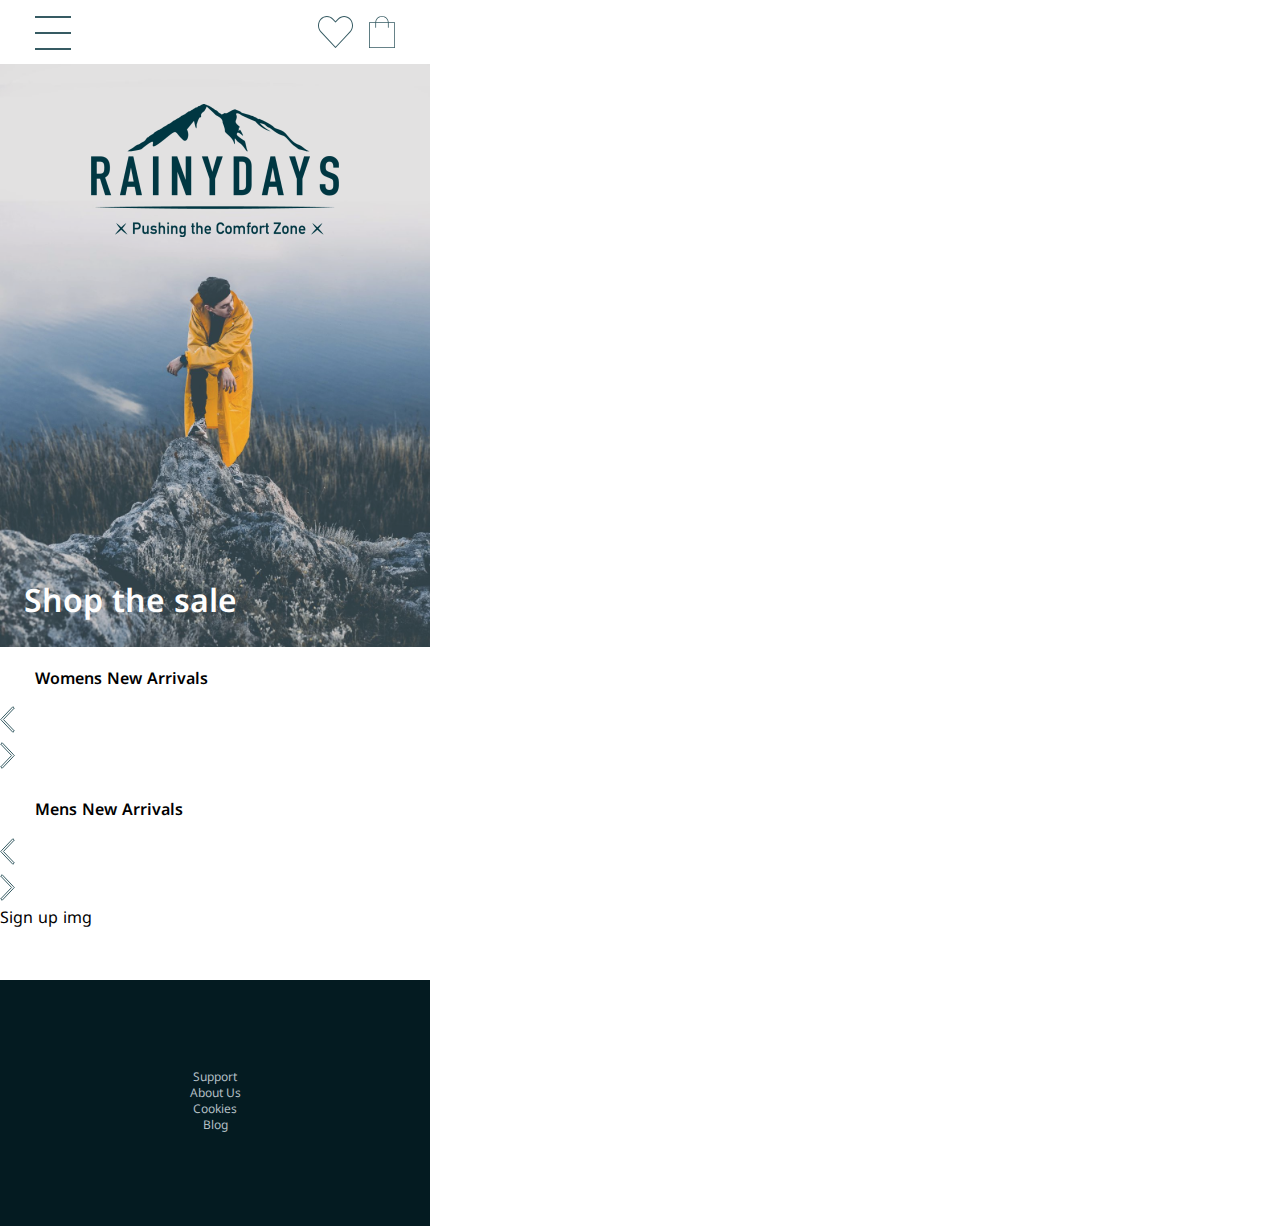
==== index.html @ ea66370d "basic structure, finished nav, started footer" ====
<!DOCTYPE html>
<html lang="en">
<head>
    <link rel="preconnect" href="https://fonts.googleapis.com">
    <link rel="preconnect" href="https://fonts.gstatic.com" crossorigin>
    <link href="https://fonts.googleapis.com/css2?family=Noto+Sans+Kannada:wght@300;400;500;600;700&display=swap" rel="stylesheet">
    <meta name="viewport" content="width=device-width, initial-scale=1.0">
    <meta charset="UTF-8">
    <link rel="stylesheet" type="text/css" href="CSS/styles.css"/>
    <title>RAINYDAYS - landing page</title>
</head>

<body>
<header>
    <nav>
        <div class="nav-left">
            <a>
                <svg width="36" height="34" viewBox="0 0 36 34" fill="none" xmlns="http://www.w3.org/2000/svg">
                    <line x1="36" y1="1" x2="-7.15277e-08" y2="0.999996" stroke="#365B63" stroke-width="2"/>
                    <line x1="36" y1="33" x2="-7.15277e-08" y2="33" stroke="#365B63" stroke-width="2"/>
                    <line x1="36" y1="17" x2="-7.15277e-08" y2="17" stroke="#365B63" stroke-width="2"/>
                </svg>
            </a>
        </div>
        <div class="nav-center">
            <a>
                <svg width="95" height="51" viewBox="0 0 95 51" fill="none" xmlns="http://www.w3.org/2000/svg" xmlns:xlink="http://www.w3.org/1999/xlink">
                    <rect width="95" height="51" fill="url(#pattern0)"/>
                    <defs>
                        <pattern id="pattern0" patternContentUnits="objectBoundingBox" width="1" height="1">
                            <use xlink:href="#image0_1_504" transform="matrix(0.00105374 0 0 0.00196285 0 -0.0015083)"/>
                        </pattern>
                        <image id="image0_1_504" width="949" height="511" xlink:href="[data-uri]"/>
                    </defs>
                </svg>
            </a>
        </div>
        <div class="nav-right">
            <div class="nav-right-heart">
                <a>
                    <svg width="35" height="32" viewBox="0 0 35 32" fill="none" xmlns="http://www.w3.org/2000/svg">
                        <path d="M8.88546 0C6.60737 0 4.3276 0.929195 2.596 2.78883C-0.867218 6.50797 -0.863445 12.4801 2.596 16.2025L17.1347 31.8442C17.1802 31.8933 17.2354 31.9325 17.2969 31.9593C17.3583 31.9861 17.4246 32 17.4917 32C17.5588 32 17.6251 31.9861 17.6865 31.9593C17.748 31.9325 17.8032 31.8933 17.8487 31.8442C22.7019 26.6323 27.5495 21.4298 32.4026 16.2177C35.8658 12.4985 35.8658 6.53845 32.4026 2.81914C28.9394 -0.900176 23.2869 -0.900254 19.8237 2.81914L17.4993 5.30484L15.1597 2.78883C13.4281 0.929195 11.1635 0 8.88546 0ZM8.88546 0.954871C10.8959 0.954871 12.9064 1.78628 14.4609 3.45572L17.1499 6.35065C17.1954 6.39978 17.2506 6.43897 17.3121 6.46578C17.3735 6.49259 17.4398 6.50645 17.5069 6.50645C17.574 6.50645 17.6403 6.49259 17.7017 6.46578C17.7632 6.43897 17.8184 6.39978 17.8639 6.35065L20.5377 3.47088C23.6467 0.13188 28.5796 0.131948 31.6886 3.47088C34.7976 6.8098 34.7976 12.212 31.6886 15.5508C26.9549 20.6346 22.233 25.7298 17.4993 30.8135L3.31002 15.5356C0.203603 12.1931 0.201026 6.79446 3.31002 3.45572C4.86453 1.78628 6.87499 0.954871 8.88546 0.954871Z" fill="#365B63"/>
                    </svg>
                </a>
            </div>
            <div class="nav-right-bag">
                <a>
                    <svg width="26" height="32" viewBox="0 0 26 32" fill="none" xmlns="http://www.w3.org/2000/svg">
                        <path d="M26 6.25061H19.6585C19.4604 2.75184 16.5671 0 13 0C9.43293 0 6.53963 2.75184 6.34146 6.25061H0V32H25.9604V6.25061H26ZM13 0.786241C16.1311 0.786241 18.6677 3.18428 18.8659 6.25061H7.13415C7.33232 3.22359 9.8689 0.786241 13 0.786241ZM25.2073 31.2138H0.792683V7.03686H6.30183V11.4005C6.30183 11.6364 6.46036 11.7936 6.69817 11.7936C6.93597 11.7936 7.09451 11.6364 7.09451 11.4005V7.03686H18.9055V11.4005C18.9055 11.6364 19.064 11.7936 19.3018 11.7936C19.5396 11.7936 19.6982 11.6364 19.6982 11.4005V7.03686H25.2073V31.2138Z" fill="#365B63"/>
                    </svg>
                </a>
            </div>
        </div>
    </nav>
</header>
<div class="hero">
    <img src="assets/images/mobile-large-logo.png" alt="rainydays logo">
    <a href="index.html">Shop the sale</a>
</div>
<div class="carousel-1">
    <h2>
        Womens New Arrivals
    </h2>
    <svg width="15" height="27" viewBox="0 0 15 27" fill="none" xmlns="http://www.w3.org/2000/svg">
        <path d="M3.73597 13.1551L3.40735 13.5L3.73597 13.8449L14.2939 24.926L12.8669 26.2922L1.33731 14.1851L1.33634 14.1841L0.688595 13.5L1.33634 12.8159L1.33731 12.8149L12.8669 0.707849L14.2939 2.07397L3.73597 13.1551Z" fill="white" stroke="#365B63"/>
    </svg>
    <div class="sattelite"></div>
    <div class="grapejuice"></div>
    <svg width="15" height="27" viewBox="0 0 15 27" fill="none" xmlns="http://www.w3.org/2000/svg">
        <path d="M11.264 13.1551L11.5926 13.5L11.264 13.8449L0.706082 24.926L2.1331 26.2922L13.6627 14.1851L13.6637 14.1841L14.3114 13.5L13.6637 12.8159L13.6627 12.8149L2.1331 0.707849L0.706082 2.07397L11.264 13.1551Z" fill="white" stroke="#365B63"/>
    </svg>
</div>
<div class="carousel-2">
    <h2>
        Mens New Arrivals
    </h2>
    <svg width="15" height="27" viewBox="0 0 15 27" fill="none" xmlns="http://www.w3.org/2000/svg">
        <path d="M3.73597 13.1551L3.40735 13.5L3.73597 13.8449L14.2939 24.926L12.8669 26.2922L1.33731 14.1851L1.33634 14.1841L0.688595 13.5L1.33634 12.8159L1.33731 12.8149L12.8669 0.707849L14.2939 2.07397L3.73597 13.1551Z" fill="white" stroke="#365B63"/>
    </svg>
    <div class="sattelite"></div>
    <div class="grapejuice"></div>
    <svg width="15" height="27" viewBox="0 0 15 27" fill="none" xmlns="http://www.w3.org/2000/svg">
        <path d="M11.264 13.1551L11.5926 13.5L11.264 13.8449L0.706082 24.926L2.1331 26.2922L13.6627 14.1851L13.6637 14.1841L14.3114 13.5L13.6637 12.8159L13.6627 12.8149L2.1331 0.707849L0.706082 2.07397L11.264 13.1551Z" fill="white" stroke="#365B63"/>
    </svg>
</div>
<div>
    Sign up img
</div>
<footer>
    <ul>
        <li>Support</li>
        <li>About Us</li>
        <li>Cookies</li>
        <li>Blog</li>
    </ul>
</footer>

</body>

</html>
---- CSS/styles.css ----
* {
    box-sizing: border-box;
    font-family: 'Noto Sans Kannada', sans-serif;
}

body {
    width: 430px;
    margin: 0;
    height: 100vh;
}

nav {
    height: 64px;
    display: flex;
    align-items: center;
    justify-content: space-between;
    margin: 0 35px;
    /*border-bottom: 1px solid black;*/
}

.nav-left {
    width: 36px;
    height: 32px;
}

.nav-center {
    display: none;
}

.nav-right {
    display: flex;
    margin: 0;
    padding: 0;
}

.nav-right-heart {
    width: 35px;
    height: 32px;
}

.nav-right-bag {
    width: 26px;
    height: 32px;
    margin-left: 16px;
}

.hero {
    display: flex;
    justify-content: center;
    flex-wrap: wrap;
    height: 583px;
    width: 430px;
    background-image: url("../assets/images/mobile-hero-img.jpg");
    box-shadow: inset 0 0 0 1000px rgba(178, 191, 196, 19%);
    background-size: 100%;
}

.hero a {
    color: #FEFEFE;
    text-decoration: none;
    font-weight: 600;
    font-size: 32px;
    padding-right: 170px;
    padding-top: 330px;

}

.hero img {
    margin-top: 40px;
    height: 133px;
    width: 248px;

}

h2 {
    font-size: 1rem;
    font-weight: 600;
    margin-left: 35px;
    margin-top: 24px;
}

.carousel-1 {

}

footer {
    display: flex;
    justify-content: center;
    align-items: center;
    height: 246px;
    width: 430px;
    background-color: #041B21;
    margin-top: 48px;
}

footer ul {
    color: #B2BFC4;
    padding: 0;
    margin: 0;
    list-style-type: none;
    text-align: center;
    font-size: 12px;
    font-weight: 400;
}
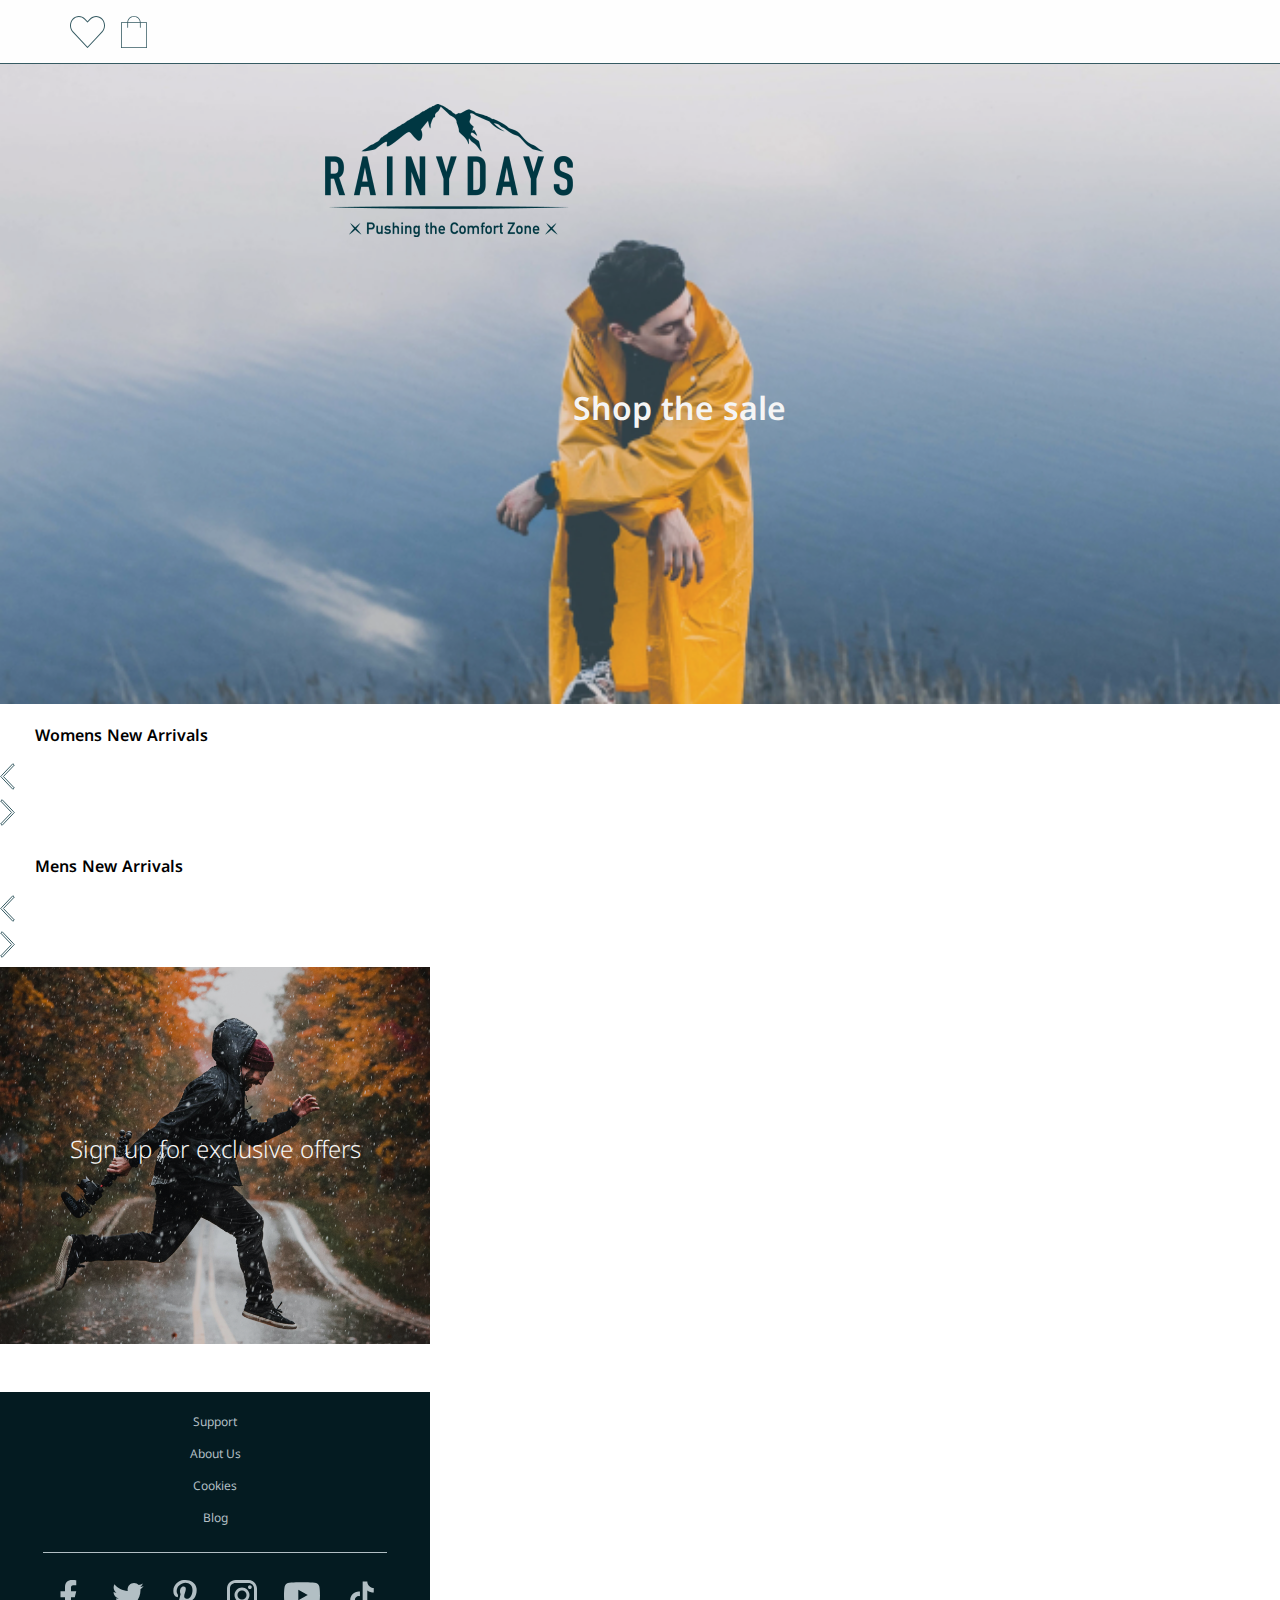
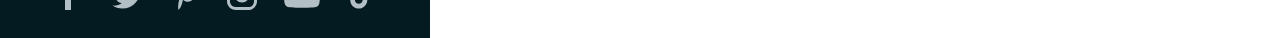
==== commit 7b475229: "Finished product card layout" ====
--- a/index.html
+++ b/index.html
@@ -53,10 +53,12 @@
         </div>
     </nav>
 </header>
+
 <div class="hero">
-    <img src="assets/images/mobile-large-logo.png" alt="rainydays logo">
-    <a href="index.html">Shop the sale</a>
+    <img class="hero-home-logo" src="assets/images/mobile-large-logo.png" alt="rainydays logo">
+    <a class="hero-cta" href="index.html">Shop the sale</a>
 </div>
+
 <div class="carousel-1">
     <h2>
         Womens New Arrivals
@@ -64,7 +66,7 @@
     <svg width="15" height="27" viewBox="0 0 15 27" fill="none" xmlns="http://www.w3.org/2000/svg">
         <path d="M3.73597 13.1551L3.40735 13.5L3.73597 13.8449L14.2939 24.926L12.8669 26.2922L1.33731 14.1851L1.33634 14.1841L0.688595 13.5L1.33634 12.8159L1.33731 12.8149L12.8669 0.707849L14.2939 2.07397L3.73597 13.1551Z" fill="white" stroke="#365B63"/>
     </svg>
-    <div class="sattelite"></div>
+    <div class="satellite"></div>
     <div class="grapejuice"></div>
     <svg width="15" height="27" viewBox="0 0 15 27" fill="none" xmlns="http://www.w3.org/2000/svg">
         <path d="M11.264 13.1551L11.5926 13.5L11.264 13.8449L0.706082 24.926L2.1331 26.2922L13.6627 14.1851L13.6637 14.1841L14.3114 13.5L13.6637 12.8159L13.6627 12.8149L2.1331 0.707849L0.706082 2.07397L11.264 13.1551Z" fill="white" stroke="#365B63"/>
@@ -77,21 +79,76 @@
     <svg width="15" height="27" viewBox="0 0 15 27" fill="none" xmlns="http://www.w3.org/2000/svg">
         <path d="M3.73597 13.1551L3.40735 13.5L3.73597 13.8449L14.2939 24.926L12.8669 26.2922L1.33731 14.1851L1.33634 14.1841L0.688595 13.5L1.33634 12.8159L1.33731 12.8149L12.8669 0.707849L14.2939 2.07397L3.73597 13.1551Z" fill="white" stroke="#365B63"/>
     </svg>
-    <div class="sattelite"></div>
-    <div class="grapejuice"></div>
+    <div class="daylight"></div>
+    <div class="golden"></div>
     <svg width="15" height="27" viewBox="0 0 15 27" fill="none" xmlns="http://www.w3.org/2000/svg">
         <path d="M11.264 13.1551L11.5926 13.5L11.264 13.8449L0.706082 24.926L2.1331 26.2922L13.6627 14.1851L13.6637 14.1841L14.3114 13.5L13.6637 12.8159L13.6627 12.8149L2.1331 0.707849L0.706082 2.07397L11.264 13.1551Z" fill="white" stroke="#365B63"/>
     </svg>
 </div>
-<div>
-    Sign up img
+
+<div class="sign-up-banner">
+    <a href="index.html">Sign up for exclusive offers</a>
 </div>
+
 <footer>
-    <ul>
+    <ul class="footer-links">
         <li>Support</li>
         <li>About Us</li>
         <li>Cookies</li>
         <li>Blog</li>
+    </ul>
+    <div class="footer-line">
+    </div>
+    <ul class="footer-social-icons">
+        <li>
+            <a>
+                <svg width="36" height="36" viewBox="0 0 36 36" fill="none" xmlns="http://www.w3.org/2000/svg">
+                    <path d="M21 20.25H24.75L26.25 14.25H21V11.25C21 9.705 21 8.25 24 8.25H26.25V3.21C25.761 3.1455 23.9145 3 21.9645 3C17.892 3 15 5.4855 15 10.05V14.25H10.5V20.25H15V33H21V20.25Z" fill="#B2BFC4"/>
+                </svg>
+            </a>
+        </li>
+        <li>
+            <a>
+                <svg width="36" height="36" viewBox="0 0 36 36" fill="none" xmlns="http://www.w3.org/2000/svg">
+                    <path d="M33.69 9C32.535 9.525 31.29 9.87 30 10.035C31.32 9.24 32.34 7.98 32.82 6.465C31.575 7.215 30.195 7.74 28.74 8.04C27.555 6.75 25.89 6 24 6C20.475 6 17.595 8.88 17.595 12.435C17.595 12.945 17.655 13.44 17.76 13.905C12.42 13.635 7.66503 11.07 4.50003 7.185C3.94503 8.13 3.63003 9.24 3.63003 10.41C3.63003 12.645 4.75503 14.625 6.49503 15.75C5.43003 15.75 4.44003 15.45 3.57003 15V15.045C3.57003 18.165 5.79003 20.775 8.73003 21.36C7.78612 21.6183 6.79517 21.6543 5.83503 21.465C6.24244 22.7437 7.04033 23.8626 8.11655 24.6644C9.19277 25.4662 10.4932 25.9105 11.835 25.935C9.56047 27.7357 6.74102 28.709 3.84003 28.695C3.33003 28.695 2.82003 28.665 2.31003 28.605C5.16003 30.435 8.55003 31.5 12.18 31.5C24 31.5 30.495 21.69 30.495 13.185C30.495 12.9 30.495 12.63 30.48 12.345C31.74 11.445 32.82 10.305 33.69 9Z" fill="#B2BFC4"/>
+                </svg>
+            </a>
+        </li>
+        <li>
+            <a>
+                <svg width="30" height="30" viewBox="0 0 30 30" fill="none" xmlns="http://www.w3.org/2000/svg">
+                    <g clip-path="url(#clip0_1_566)">
+                        <path d="M12.9255 19.8405C12.1365 23.9715 11.175 27.9315 8.32348 30C7.44448 23.757 9.61498 19.0695 10.6245 14.0925C8.90398 11.1975 10.8315 5.37447 14.457 6.80997C18.9195 8.57397 10.593 17.568 16.182 18.693C22.0185 19.8645 24.4005 8.56797 20.781 4.89447C15.5535 -0.41253 5.56198 4.76997 6.79198 12.3675C7.09048 14.2245 9.00898 14.787 7.55848 17.3505C4.21198 16.6095 3.21298 13.9695 3.34198 10.4505C3.54898 4.69047 8.51548 0.65997 13.4985 0.10047C19.8 -0.60603 25.7145 2.41497 26.532 8.34147C27.4515 15.033 23.688 22.281 16.9485 21.759C15.1215 21.6165 14.3565 20.7105 12.9255 19.8405Z" fill="#B2BFC4"/>
+                    </g>
+                    <defs>
+                        <clipPath id="clip0_1_566">
+                            <rect width="30" height="30" fill="white"/>
+                        </clipPath>
+                    </defs>
+                </svg>
+            </a>
+        </li>
+        <li>
+            <a>
+                <svg width="36" height="36" viewBox="0 0 36 36" fill="none" xmlns="http://www.w3.org/2000/svg">
+                    <path d="M11.7 3H24.3C29.1 3 33 6.9 33 11.7V24.3C33 26.6074 32.0834 28.8203 30.4518 30.4518C28.8202 32.0834 26.6074 33 24.3 33H11.7C6.89997 33 2.99997 29.1 2.99997 24.3V11.7C2.99997 9.39262 3.91657 7.17974 5.54814 5.54817C7.17971 3.9166 9.39259 3 11.7 3ZM11.4 6C9.9678 6 8.59429 6.56893 7.58159 7.58162C6.5689 8.59432 5.99997 9.96783 5.99997 11.4V24.6C5.99997 27.585 8.41497 30 11.4 30H24.6C26.0321 30 27.4057 29.4311 28.4183 28.4184C29.431 27.4057 30 26.0322 30 24.6V11.4C30 8.415 27.585 6 24.6 6H11.4ZM25.875 8.25C26.3722 8.25 26.8492 8.44754 27.2008 8.79917C27.5524 9.15081 27.75 9.62772 27.75 10.125C27.75 10.6223 27.5524 11.0992 27.2008 11.4508C26.8492 11.8025 26.3722 12 25.875 12C25.3777 12 24.9008 11.8025 24.5491 11.4508C24.1975 11.0992 24 10.6223 24 10.125C24 9.62772 24.1975 9.15081 24.5491 8.79917C24.9008 8.44754 25.3777 8.25 25.875 8.25ZM18 10.5C19.9891 10.5 21.8967 11.2902 23.3033 12.6967C24.7098 14.1032 25.5 16.0109 25.5 18C25.5 19.9891 24.7098 21.8968 23.3033 23.3033C21.8967 24.7098 19.9891 25.5 18 25.5C16.0108 25.5 14.1032 24.7098 12.6967 23.3033C11.2901 21.8968 10.5 19.9891 10.5 18C10.5 16.0109 11.2901 14.1032 12.6967 12.6967C14.1032 11.2902 16.0108 10.5 18 10.5ZM18 13.5C16.8065 13.5 15.6619 13.9741 14.818 14.818C13.9741 15.6619 13.5 16.8065 13.5 18C13.5 19.1935 13.9741 20.3381 14.818 21.182C15.6619 22.0259 16.8065 22.5 18 22.5C19.1934 22.5 20.338 22.0259 21.1819 21.182C22.0259 20.3381 22.5 19.1935 22.5 18C22.5 16.8065 22.0259 15.6619 21.1819 14.818C20.338 13.9741 19.1934 13.5 18 13.5Z" fill="#B2BFC4"/>
+                </svg>
+            </a>
+        </li>
+        <li>
+            <a>
+                <svg width="36" height="36" viewBox="0 0 36 36" fill="none" xmlns="http://www.w3.org/2000/svg">
+                    <path d="M35.247 9.279C35.0436 8.51292 34.6425 7.81371 34.0839 7.2514C33.5253 6.68909 32.8287 6.28342 32.064 6.07501C29.2575 5.31751 18 5.3175 18 5.3175C18 5.3175 6.7425 5.31751 3.9345 6.07501C3.17011 6.28378 2.47394 6.6896 1.91562 7.25188C1.35729 7.81415 0.956387 8.51316 0.753 9.279C0 12.105 0 18 0 18C0 18 0 23.895 0.753 26.721C0.956379 27.4871 1.35746 28.1863 1.91609 28.7486C2.47471 29.3109 3.17127 29.7166 3.936 29.925C6.7425 30.6825 18 30.6825 18 30.6825C18 30.6825 29.2575 30.6825 32.0655 29.925C32.8303 29.7167 33.5269 29.3111 34.0856 28.7488C34.6442 28.1864 35.0453 27.4872 35.2485 26.721C36 23.895 36 18 36 18C36 18 36 12.105 35.247 9.279ZM14.3175 23.352V12.648L23.727 18L14.3175 23.352Z" fill="#B2BFC4"/>
+                </svg>
+            </a>
+        </li>
+        <li>
+            <a>
+                <svg width="36" height="36" viewBox="0 0 36 36" fill="none" xmlns="http://www.w3.org/2000/svg">
+                    <path d="M24.9 8.73C23.8747 7.55943 23.3096 6.05615 23.31 4.5H18.675V23.1C18.6393 24.1065 18.2143 25.0599 17.4897 25.7594C16.765 26.4589 15.7972 26.8499 14.79 26.85C12.66 26.85 10.89 25.11 10.89 22.95C10.89 20.37 13.38 18.435 15.945 19.23V14.49C10.77 13.8 6.24003 17.82 6.24003 22.95C6.24003 27.945 10.38 31.5 14.775 31.5C19.485 31.5 23.31 27.675 23.31 22.95V13.515C25.1895 14.8648 27.4461 15.589 29.76 15.585V10.95C29.76 10.95 26.94 11.085 24.9 8.73Z" fill="#B2BFC4"/>
+                </svg>
+            </a>
+        </li>
     </ul>
 </footer>
 
--- a/CSS/styles.css
+++ b/CSS/styles.css
@@ -1,12 +1,24 @@
+:root {
+    --primary: #365B63;
+    --secondary: #F5F5F5;
+    --tertiary: #041B21;
+    --cta: #E3660A;
+
+}
+
 * {
     box-sizing: border-box;
     font-family: 'Noto Sans Kannada', sans-serif;
 }
 
 body {
-    width: 430px;
+    width: 100vw;
+    /*margin: 0 35px;*/
     margin: 0;
     height: 100vh;
+    /*display: flex;*/
+    /*align-items: center;*/
+    /*justify-content: center;*/
 }
 
 nav {
@@ -14,8 +26,9 @@
     display: flex;
     align-items: center;
     justify-content: space-between;
-    margin: 0 35px;
-    /*border-bottom: 1px solid black;*/
+    padding: 0 35px;
+    background-color: #FEFEFE;
+    border-bottom: 1px solid var(--primary);
 }
 
 .nav-left {
@@ -49,14 +62,15 @@
     justify-content: center;
     flex-wrap: wrap;
     height: 583px;
+    /*width: 100%;*/
     width: 430px;
     background-image: url("../assets/images/mobile-hero-img.jpg");
     box-shadow: inset 0 0 0 1000px rgba(178, 191, 196, 19%);
     background-size: 100%;
 }
 
-.hero a {
-    color: #FEFEFE;
+.hero-cta {
+    color: var(--secondary);
     text-decoration: none;
     font-weight: 600;
     font-size: 32px;
@@ -65,7 +79,7 @@
 
 }
 
-.hero img {
+.hero-home-logo {
     margin-top: 40px;
     height: 133px;
     width: 248px;
@@ -79,23 +93,50 @@
     margin-top: 24px;
 }
 
-.carousel-1 {
-
+/*.carousel-1 {*/
+/*    display: flex;*/
+/*    justify-content: center;*/
+/*    align-items: center;*/
+/*}*/
+
+/*.carousel-2 {*/
+/*    display: flex;*/
+/*    justify-content: center;*/
+/*    align-items: center;*/
+/*}*/
+
+.sign-up-banner {
+    background-image: url("../assets/images/mobile-sign-up.jpg");
+    box-shadow: inset 0 0 0 1000px rgba(000, 000, 000, 20%);
+    background-size: 100%;
+    height: 377px;
+    width: 430px;
+    display: flex;
+    justify-content: center;
+    align-items: center;
+}
+
+.sign-up-banner a {
+    text-decoration: none;
+    color: var(--secondary);
+    font-weight: 300;
+    font-size: 1.5rem;
 }
 
 footer {
     display: flex;
     justify-content: center;
     align-items: center;
+    flex-direction: column;
     height: 246px;
     width: 430px;
     background-color: #041B21;
     margin-top: 48px;
 }
 
-footer ul {
+.footer-links {
     color: #B2BFC4;
-    padding: 0;
+    padding: 16px;
     margin: 0;
     list-style-type: none;
     text-align: center;
@@ -103,3 +144,79 @@
     font-weight: 400;
 }
 
+.footer-links li {
+    padding: 8px;
+}
+
+.footer-line {
+    height: 1px;
+    width: 80%;
+    background-color: #B2BFC4;
+}
+
+.footer-social-icons {
+    list-style-type: none;
+    display: flex;
+    justify-content: center;
+    align-items: center;
+    gap: 1.5rem;
+    padding: 0;
+    margin-top: 24px;
+}
+
+
+/* Small (sm) */
+@media (min-width: 640px) {
+}
+
+/* Medium (md) */
+@media (min-width: 768px) {
+    /* Your styles for the medium breakpoint here */
+    body {
+        width: 100vw;
+    }
+
+    /*.nav-center {*/
+    /*    display: block;*/
+    /*}*/
+}
+
+/* Large (lg) */
+@media (min-width: 1024px) {
+    /* Your styles for the large breakpoint here */
+}
+
+/* Extra Large (xl) */
+@media (min-width: 1280px) {
+    /* Your styles for the extra large breakpoint here */
+    body {
+        width: 100vw;
+        margin: 0;
+        height: 100vh;
+    }
+
+    nav {
+        height: 64px;
+        display: flex;
+        align-items: center;
+        justify-content: space-between;
+        padding: 0 70px;
+        border-bottom: 1px solid var(--primary);
+    }
+
+    .nav-left {
+        display: none;
+    }
+
+    .hero {
+        background-image: url("../assets/desktop images/desktop-hero-img (1).jpg");
+        background-repeat: no-repeat;
+        height: 640px;
+        width: 1280px;
+    }
+}
+
+/* 2XL (2xl) */
+@media (min-width: 1536px) {
+    /* Your styles for the 2XL breakpoint here */
+}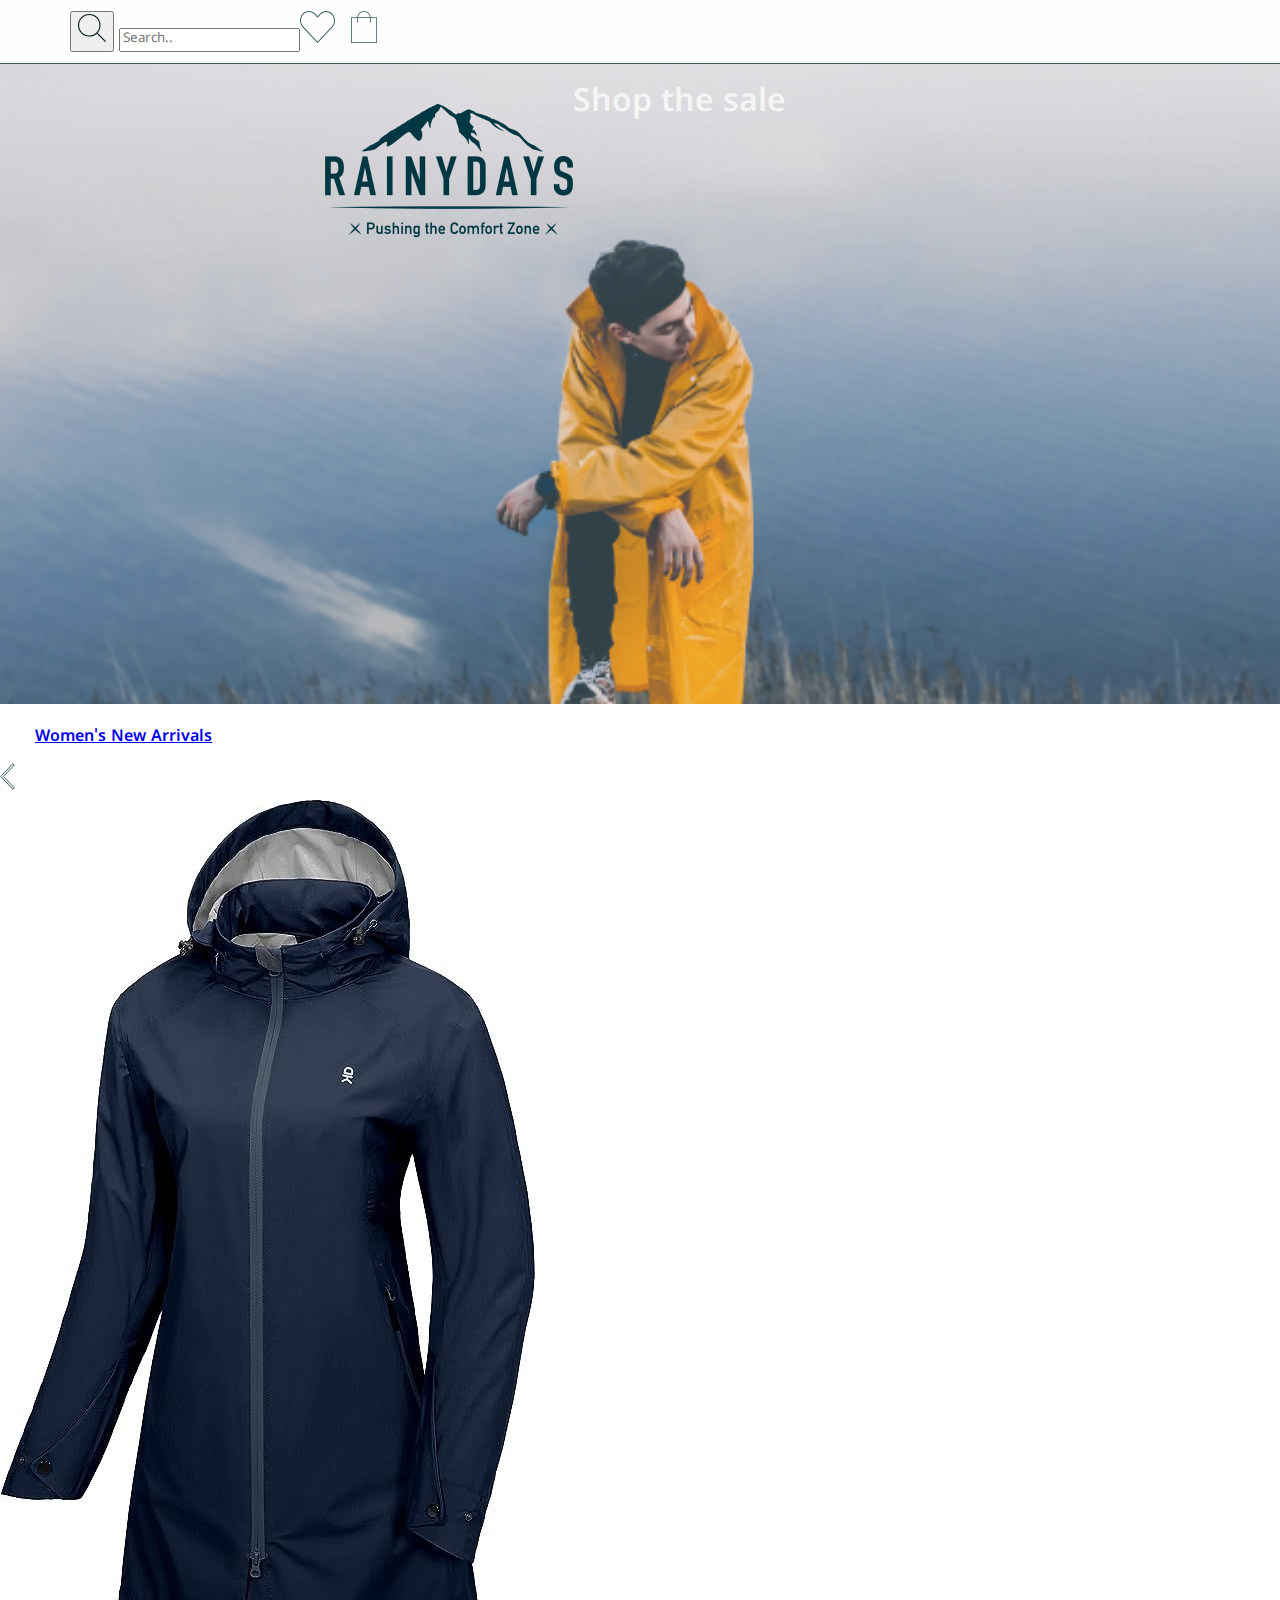
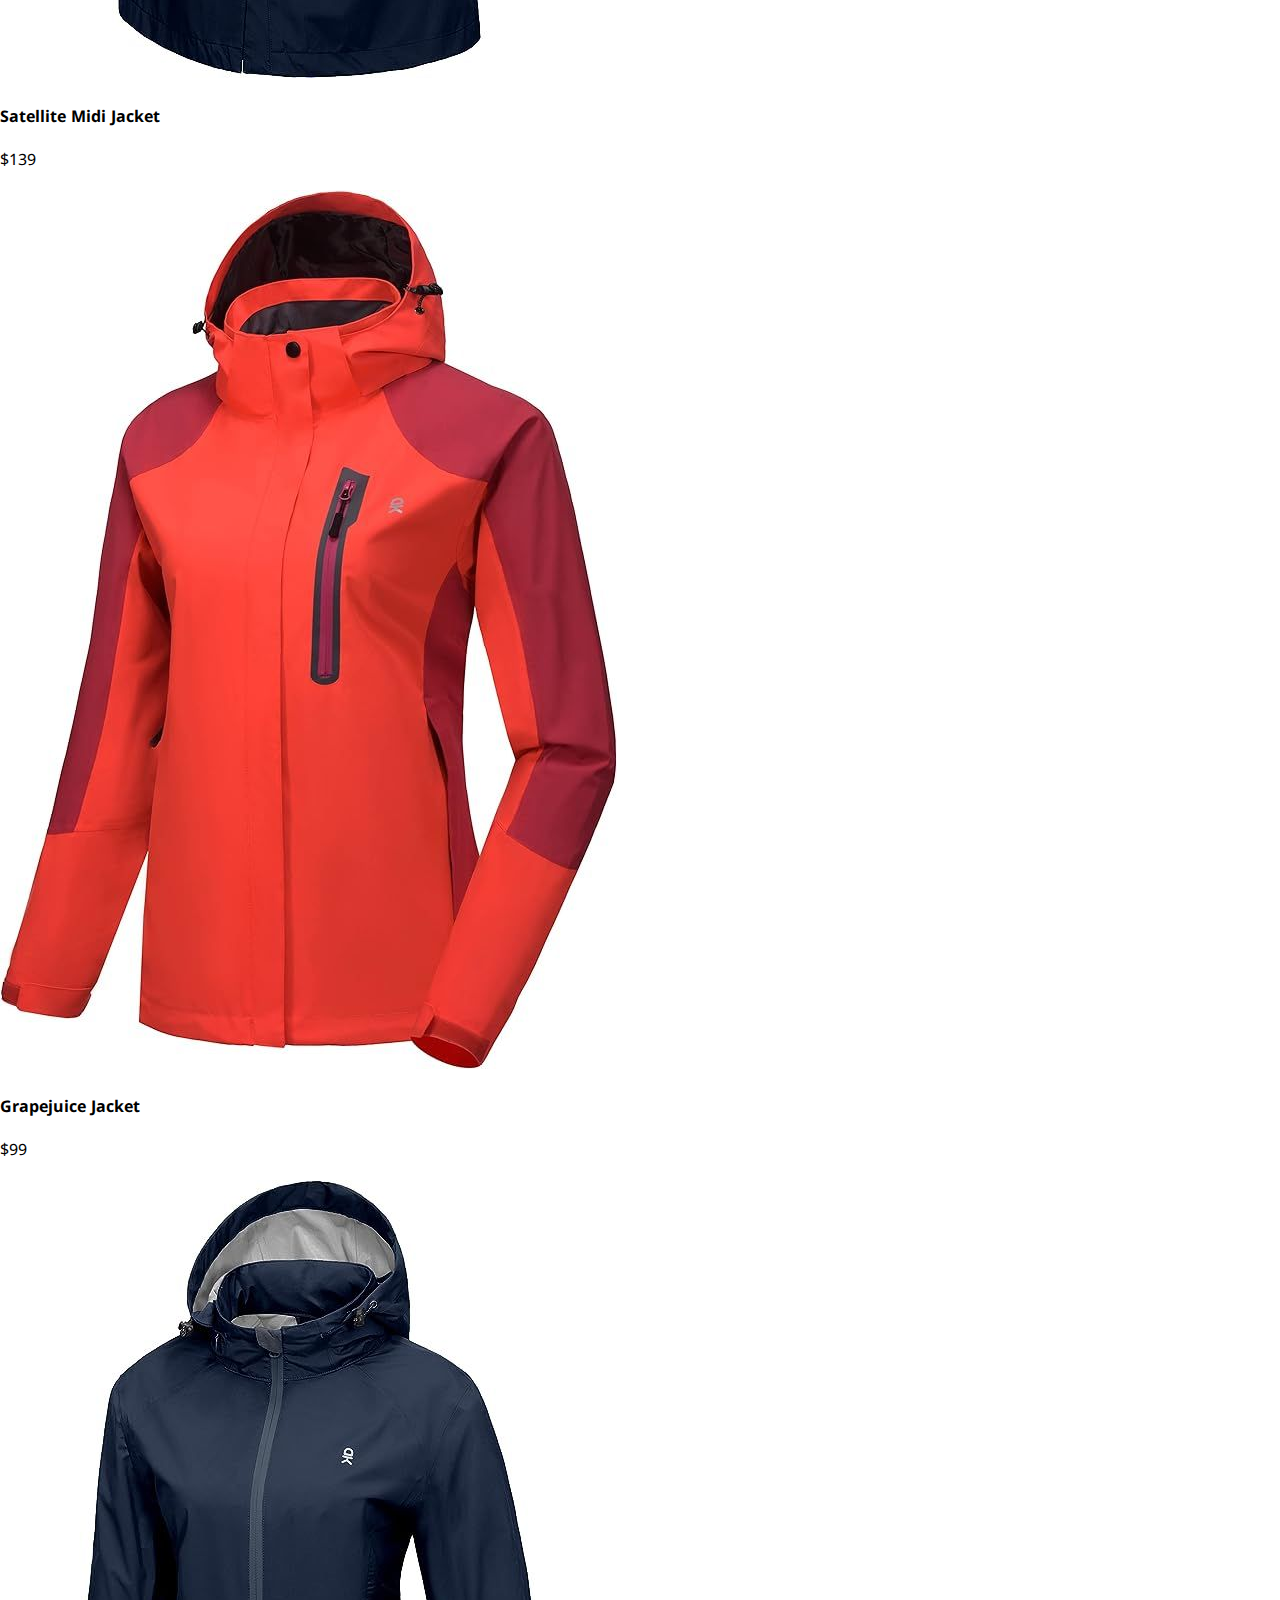
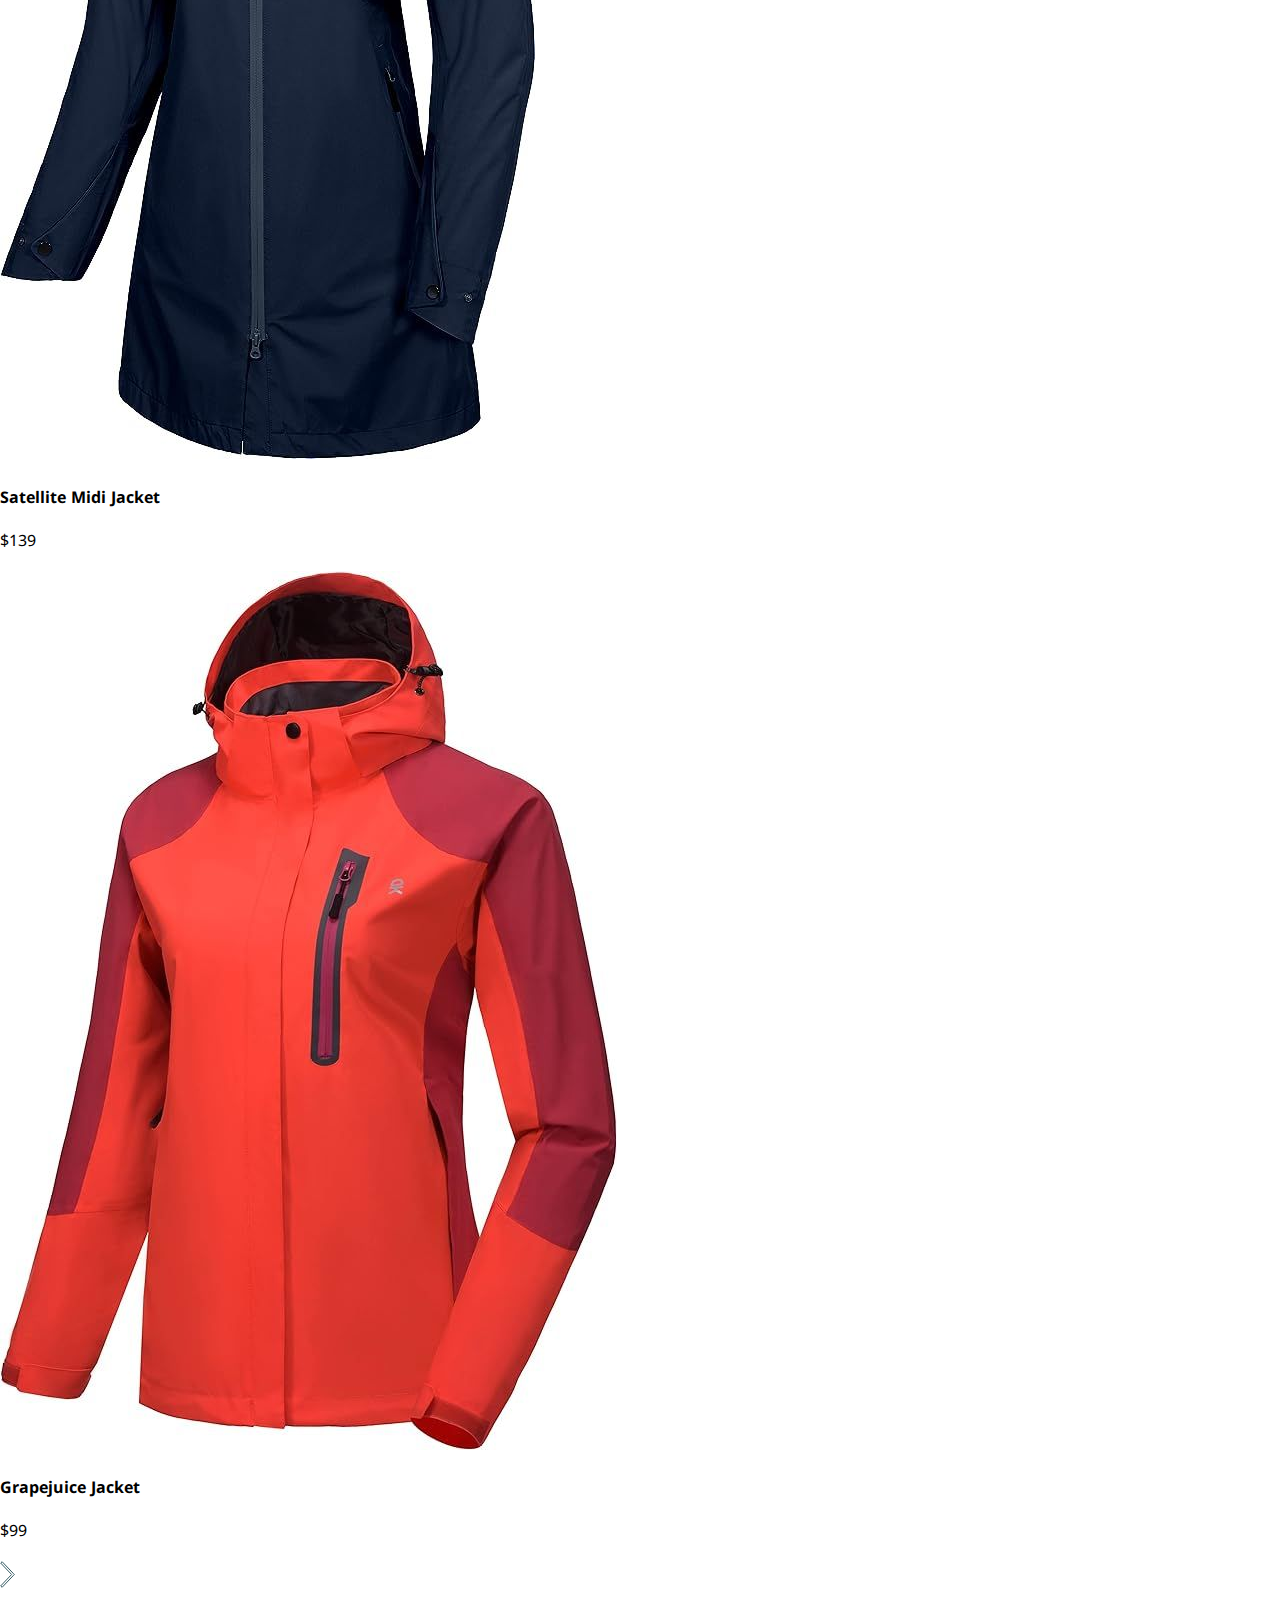
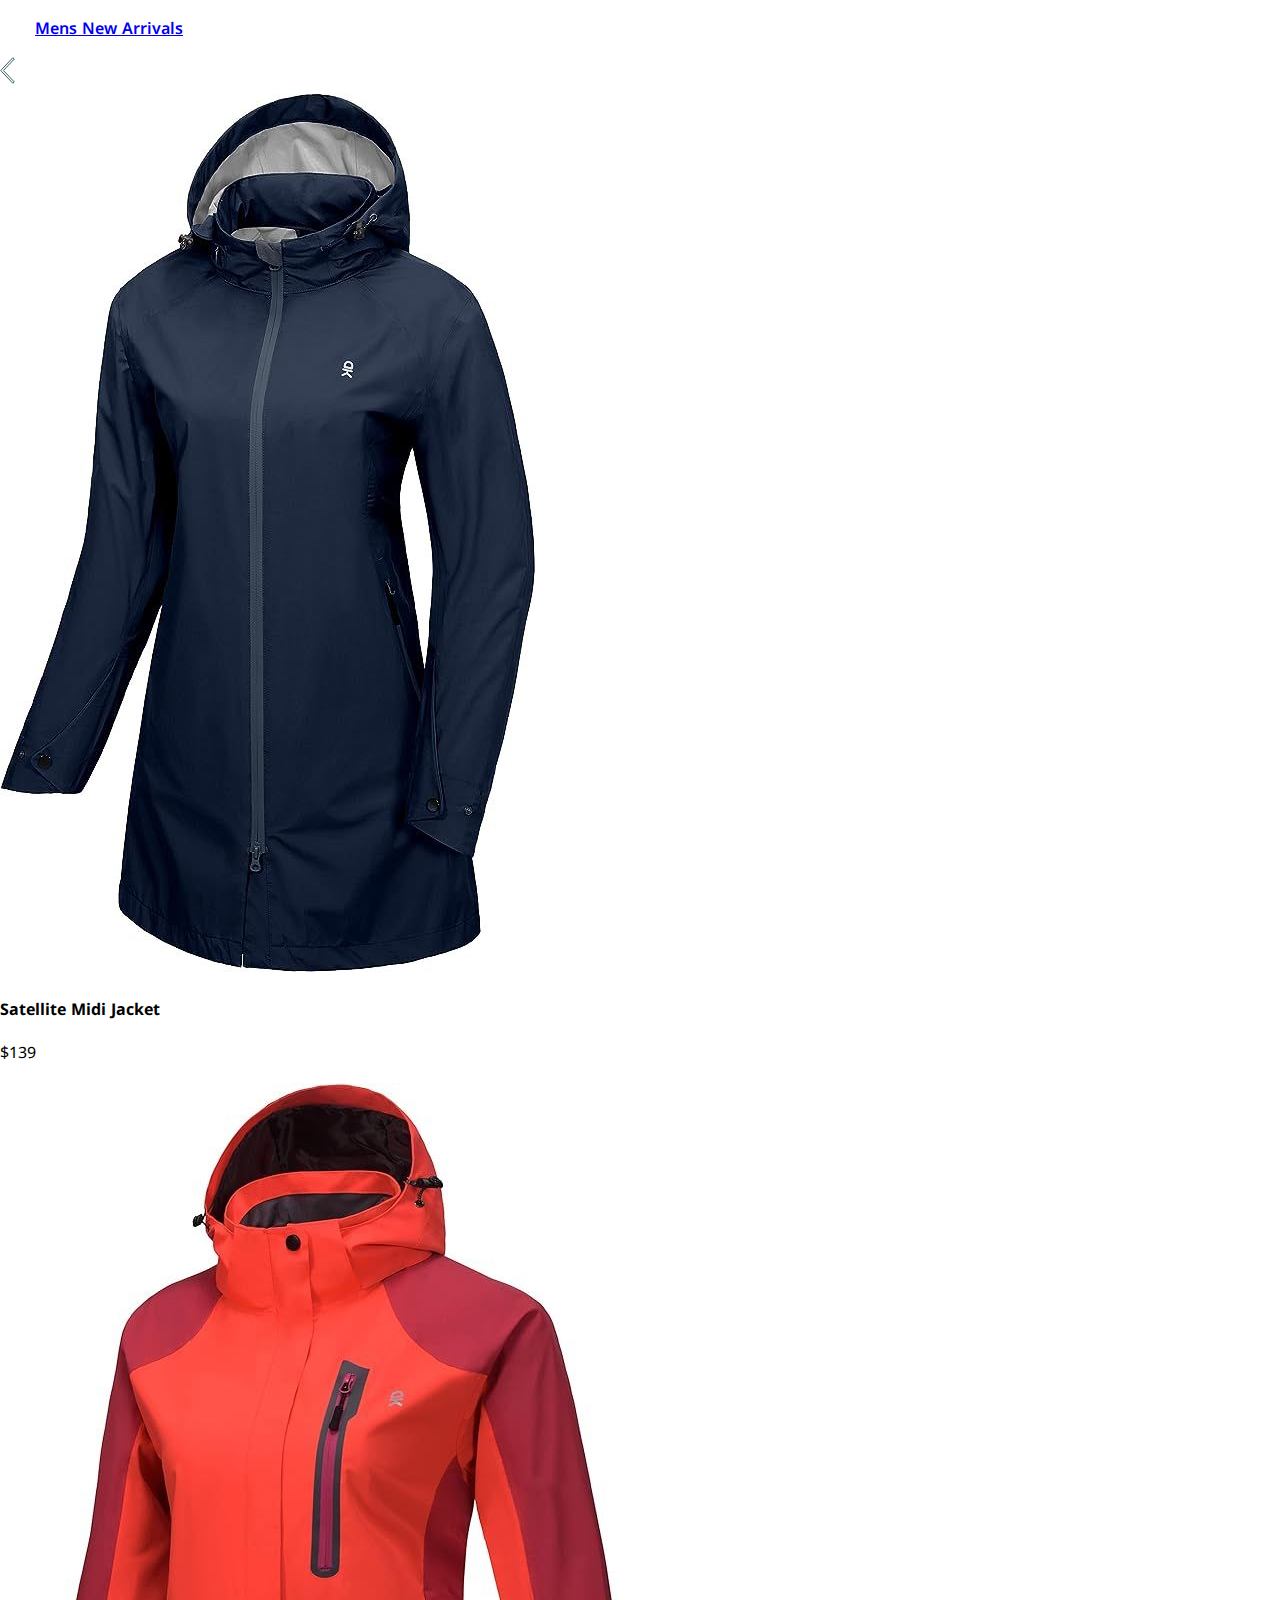
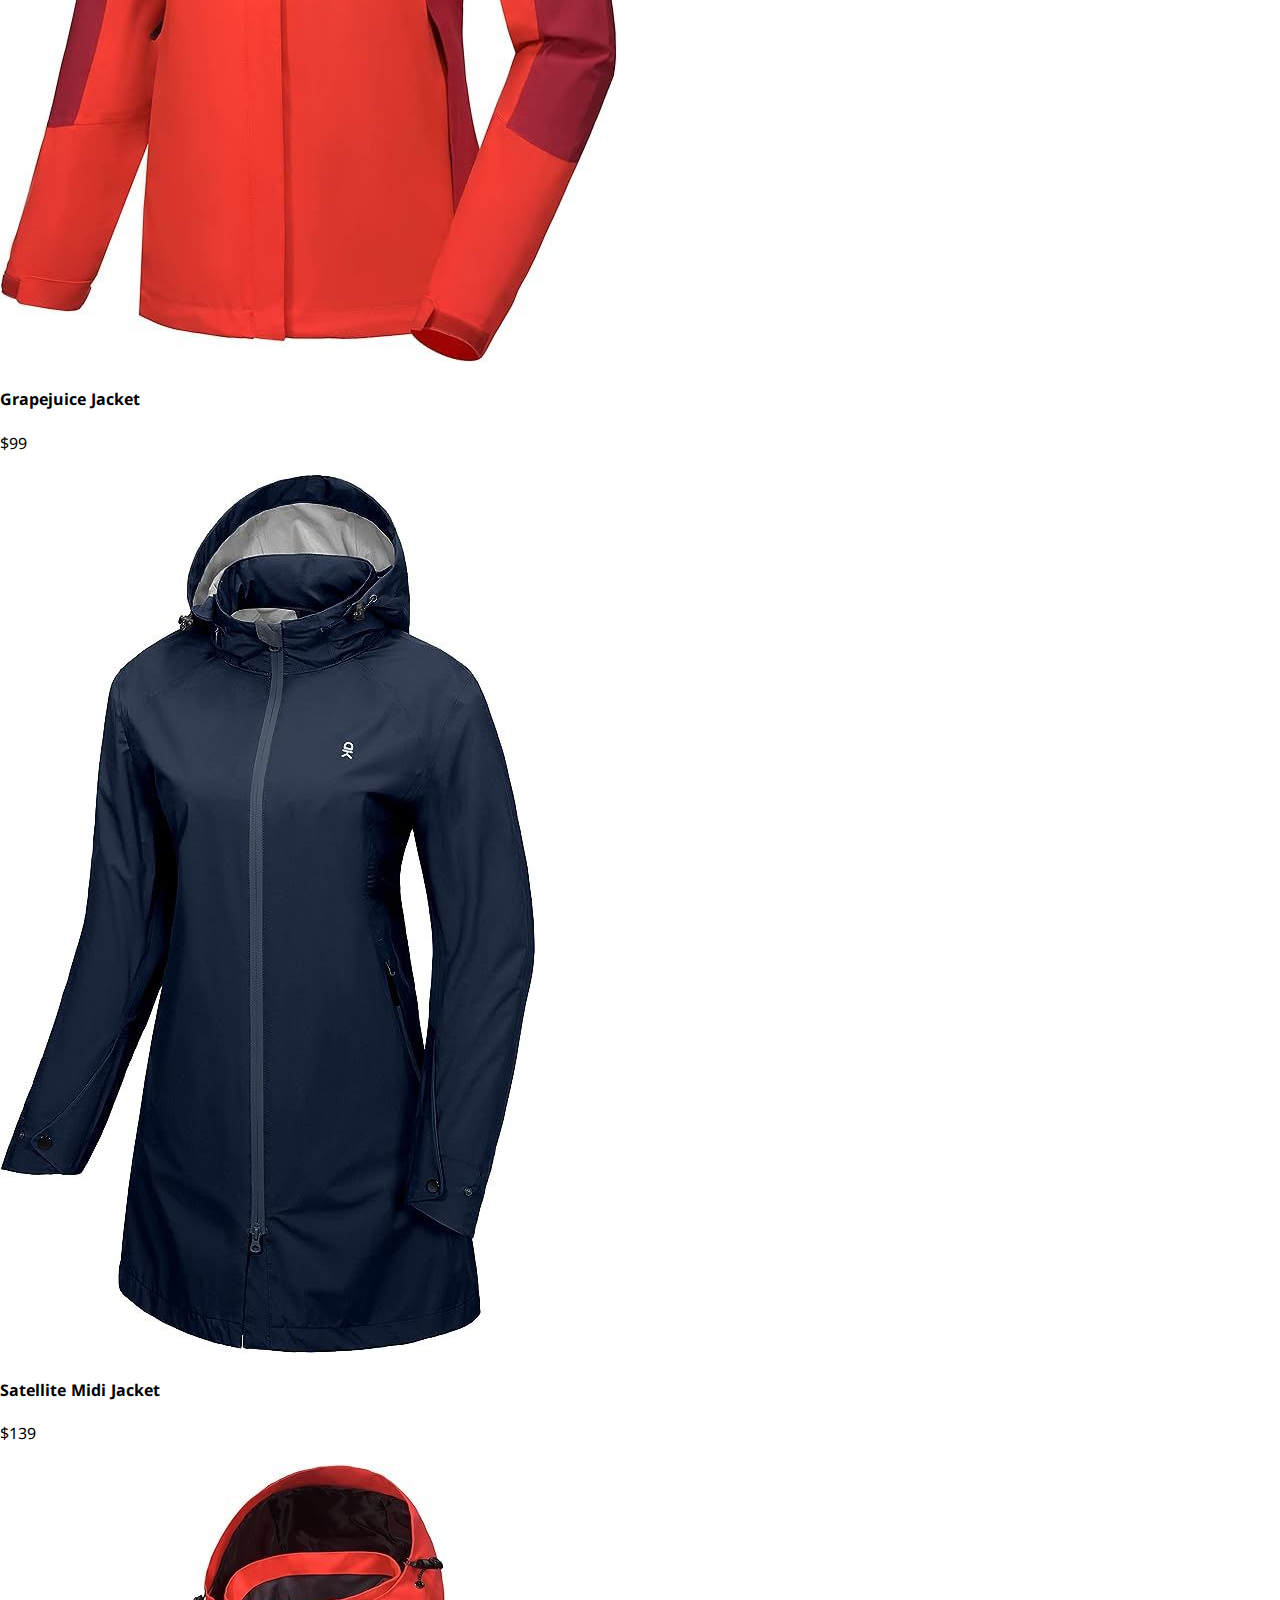
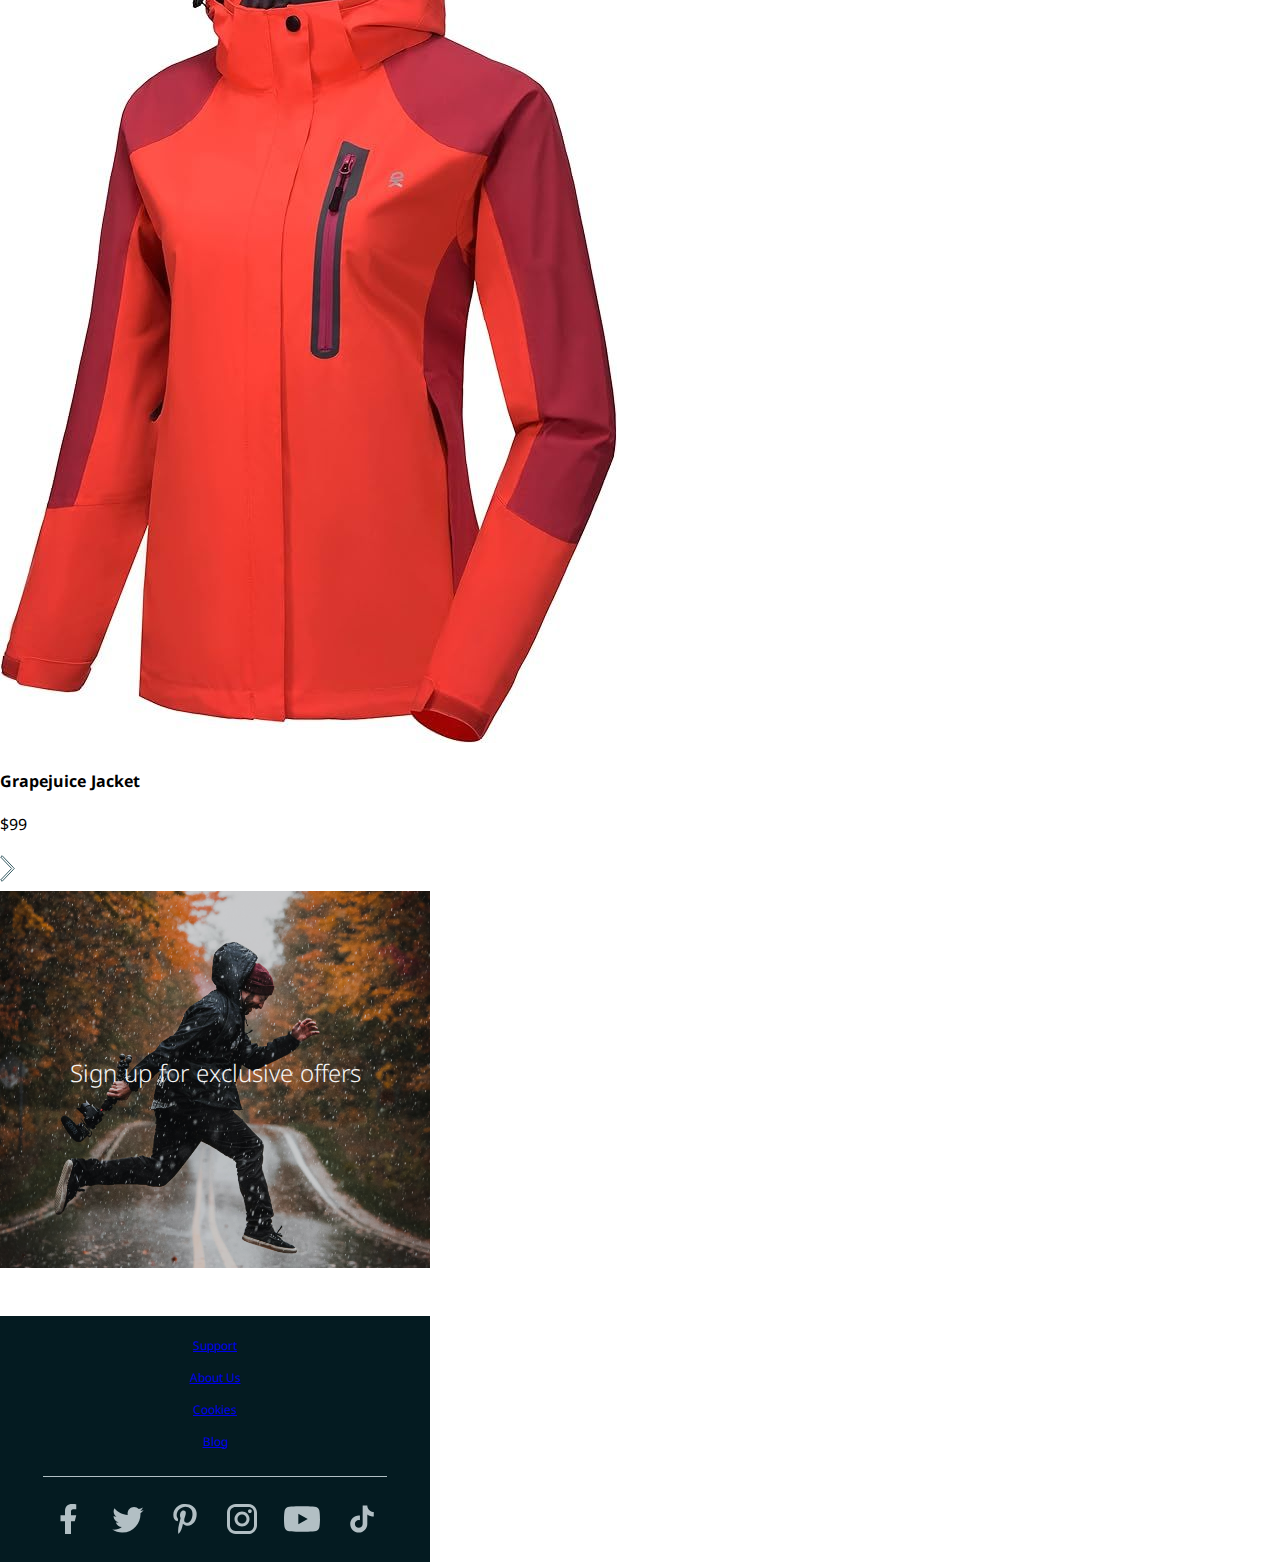
==== commit 565247da: "Forgot to branch, but finished the rest of pages and added media query" ====
--- a/index.html
+++ b/index.html
@@ -3,50 +3,75 @@
 <head>
     <link rel="preconnect" href="https://fonts.googleapis.com">
     <link rel="preconnect" href="https://fonts.gstatic.com" crossorigin>
-    <link href="https://fonts.googleapis.com/css2?family=Noto+Sans+Kannada:wght@300;400;500;600;700&display=swap" rel="stylesheet">
+    <link href="https://fonts.googleapis.com/css2?family=Noto+Sans+Kannada:wght@300;400;500;600;700&display=swap"
+          rel="stylesheet">
     <meta name="viewport" content="width=device-width, initial-scale=1.0">
+    <meta name="description" content="Rain jackets for adventurous individuals">
     <meta charset="UTF-8">
     <link rel="stylesheet" type="text/css" href="CSS/styles.css"/>
-    <title>RAINYDAYS - landing page</title>
+    <title>RAINYDAYS - home page</title>
 </head>
 
 <body>
 <header>
     <nav>
         <div class="nav-left">
-            <a>
+            <a class="burger-menu-mobile">
                 <svg width="36" height="34" viewBox="0 0 36 34" fill="none" xmlns="http://www.w3.org/2000/svg">
                     <line x1="36" y1="1" x2="-7.15277e-08" y2="0.999996" stroke="#365B63" stroke-width="2"/>
                     <line x1="36" y1="33" x2="-7.15277e-08" y2="33" stroke="#365B63" stroke-width="2"/>
                     <line x1="36" y1="17" x2="-7.15277e-08" y2="17" stroke="#365B63" stroke-width="2"/>
                 </svg>
             </a>
+            <div class="desktop-nav-links">
+                <a href="index.html">SALE</a>
+                <a href="products.html">Women's</a>
+                <a href="products.html">Men's</a>
+                <a href="products.html">New Arrivals</a>
+                <a href="about.html">About</a>
+            </div>
         </div>
         <div class="nav-center">
-            <a>
-                <svg width="95" height="51" viewBox="0 0 95 51" fill="none" xmlns="http://www.w3.org/2000/svg" xmlns:xlink="http://www.w3.org/1999/xlink">
+            <a href="index.html">
+                <svg width="95" height="51" viewBox="0 0 95 51" fill="none" xmlns="http://www.w3.org/2000/svg"
+                     xmlns:xlink="http://www.w3.org/1999/xlink">
                     <rect width="95" height="51" fill="url(#pattern0)"/>
                     <defs>
                         <pattern id="pattern0" patternContentUnits="objectBoundingBox" width="1" height="1">
                             <use xlink:href="#image0_1_504" transform="matrix(0.00105374 0 0 0.00196285 0 -0.0015083)"/>
                         </pattern>
-                        <image id="image0_1_504" width="949" height="511" xlink:href="[data-uri]"/>
+                        <image id="image0_1_504" width="949" height="511"
+                               xlink:href="[data-uri]"/>
                     </defs>
                 </svg>
             </a>
         </div>
         <div class="nav-right">
+            <div class="desktop-search-bar">
+                <form action="/index.html">
+                    <button type="submit">
+                        <svg width="28" height="28" viewBox="0 0 28 28" fill="none" xmlns="http://www.w3.org/2000/svg">
+                            <path d="M19.6233 18.8437C21.5086 16.7674 22.5428 14.1024 22.5428 11.2704C22.5428 8.25542 21.3734 5.4234 19.2414 3.29938C14.8422 -1.09979 7.6906 -1.09979 3.29938 3.29938C-1.09979 7.69856 -1.09979 14.8502 3.29938 19.2414C5.4234 21.3813 8.25542 22.5507 11.2704 22.5507C14.0945 22.5507 16.7594 21.5166 18.8437 19.6312L27.2124 28L28 27.2124L19.6233 18.8437ZM18.4539 18.4618C16.5367 20.379 13.9831 21.437 11.2704 21.437C8.55771 21.437 6.00412 20.379 4.08694 18.4618C0.125292 14.5002 0.125292 8.05654 4.08694 4.09489C6.06776 2.11407 8.66908 1.11968 11.2704 1.11968C13.8717 1.11968 16.473 2.11407 18.4539 4.09489C20.371 6.01207 21.4291 8.56567 21.4291 11.2784C21.4291 13.9911 20.371 16.5446 18.4539 18.4618Z"
+                                  fill="#041B21"/>
+                        </svg>
+                    </button>
+                    <label for="search"></label>
+                    <input id="search" type="text" placeholder="Search.." name="search" aria-placeholder="search">
+                </form>
+            </div>
             <div class="nav-right-heart">
-                <a>
+                <a href="index.html" aria-label="go to favorites">
                     <svg width="35" height="32" viewBox="0 0 35 32" fill="none" xmlns="http://www.w3.org/2000/svg">
-                        <path d="M8.88546 0C6.60737 0 4.3276 0.929195 2.596 2.78883C-0.867218 6.50797 -0.863445 12.4801 2.596 16.2025L17.1347 31.8442C17.1802 31.8933 17.2354 31.9325 17.2969 31.9593C17.3583 31.9861 17.4246 32 17.4917 32C17.5588 32 17.6251 31.9861 17.6865 31.9593C17.748 31.9325 17.8032 31.8933 17.8487 31.8442C22.7019 26.6323 27.5495 21.4298 32.4026 16.2177C35.8658 12.4985 35.8658 6.53845 32.4026 2.81914C28.9394 -0.900176 23.2869 -0.900254 19.8237 2.81914L17.4993 5.30484L15.1597 2.78883C13.4281 0.929195 11.1635 0 8.88546 0ZM8.88546 0.954871C10.8959 0.954871 12.9064 1.78628 14.4609 3.45572L17.1499 6.35065C17.1954 6.39978 17.2506 6.43897 17.3121 6.46578C17.3735 6.49259 17.4398 6.50645 17.5069 6.50645C17.574 6.50645 17.6403 6.49259 17.7017 6.46578C17.7632 6.43897 17.8184 6.39978 17.8639 6.35065L20.5377 3.47088C23.6467 0.13188 28.5796 0.131948 31.6886 3.47088C34.7976 6.8098 34.7976 12.212 31.6886 15.5508C26.9549 20.6346 22.233 25.7298 17.4993 30.8135L3.31002 15.5356C0.203603 12.1931 0.201026 6.79446 3.31002 3.45572C4.86453 1.78628 6.87499 0.954871 8.88546 0.954871Z" fill="#365B63"/>
+                        <path d="M8.88546 0C6.60737 0 4.3276 0.929195 2.596 2.78883C-0.867218 6.50797 -0.863445 12.4801 2.596 16.2025L17.1347 31.8442C17.1802 31.8933 17.2354 31.9325 17.2969 31.9593C17.3583 31.9861 17.4246 32 17.4917 32C17.5588 32 17.6251 31.9861 17.6865 31.9593C17.748 31.9325 17.8032 31.8933 17.8487 31.8442C22.7019 26.6323 27.5495 21.4298 32.4026 16.2177C35.8658 12.4985 35.8658 6.53845 32.4026 2.81914C28.9394 -0.900176 23.2869 -0.900254 19.8237 2.81914L17.4993 5.30484L15.1597 2.78883C13.4281 0.929195 11.1635 0 8.88546 0ZM8.88546 0.954871C10.8959 0.954871 12.9064 1.78628 14.4609 3.45572L17.1499 6.35065C17.1954 6.39978 17.2506 6.43897 17.3121 6.46578C17.3735 6.49259 17.4398 6.50645 17.5069 6.50645C17.574 6.50645 17.6403 6.49259 17.7017 6.46578C17.7632 6.43897 17.8184 6.39978 17.8639 6.35065L20.5377 3.47088C23.6467 0.13188 28.5796 0.131948 31.6886 3.47088C34.7976 6.8098 34.7976 12.212 31.6886 15.5508C26.9549 20.6346 22.233 25.7298 17.4993 30.8135L3.31002 15.5356C0.203603 12.1931 0.201026 6.79446 3.31002 3.45572C4.86453 1.78628 6.87499 0.954871 8.88546 0.954871Z"
+                              fill="#365B63"/>
                     </svg>
                 </a>
             </div>
-            <div class="nav-right-bag">
-                <a>
+            <div class="nav-right-bag" aria-label="go to shopping bag">
+                <a href="checkout.html">
                     <svg width="26" height="32" viewBox="0 0 26 32" fill="none" xmlns="http://www.w3.org/2000/svg">
-                        <path d="M26 6.25061H19.6585C19.4604 2.75184 16.5671 0 13 0C9.43293 0 6.53963 2.75184 6.34146 6.25061H0V32H25.9604V6.25061H26ZM13 0.786241C16.1311 0.786241 18.6677 3.18428 18.8659 6.25061H7.13415C7.33232 3.22359 9.8689 0.786241 13 0.786241ZM25.2073 31.2138H0.792683V7.03686H6.30183V11.4005C6.30183 11.6364 6.46036 11.7936 6.69817 11.7936C6.93597 11.7936 7.09451 11.6364 7.09451 11.4005V7.03686H18.9055V11.4005C18.9055 11.6364 19.064 11.7936 19.3018 11.7936C19.5396 11.7936 19.6982 11.6364 19.6982 11.4005V7.03686H25.2073V31.2138Z" fill="#365B63"/>
+                        <path d="M26 6.25061H19.6585C19.4604 2.75184 16.5671 0 13 0C9.43293 0 6.53963 2.75184 6.34146 6.25061H0V32H25.9604V6.25061H26ZM13 0.786241C16.1311 0.786241 18.6677 3.18428 18.8659 6.25061H7.13415C7.33232 3.22359 9.8689 0.786241 13 0.786241ZM25.2073 31.2138H0.792683V7.03686H6.30183V11.4005C6.30183 11.6364 6.46036 11.7936 6.69817 11.7936C6.93597 11.7936 7.09451 11.6364 7.09451 11.4005V7.03686H18.9055V11.4005C18.9055 11.6364 19.064 11.7936 19.3018 11.7936C19.5396 11.7936 19.6982 11.6364 19.6982 11.4005V7.03686H25.2073V31.2138Z"
+                              fill="#365B63"/>
                     </svg>
                 </a>
             </div>
@@ -54,48 +79,118 @@
     </nav>
 </header>
 
-<div class="hero">
-    <img class="hero-home-logo" src="assets/images/mobile-large-logo.png" alt="rainydays logo">
-    <a class="hero-cta" href="index.html">Shop the sale</a>
-</div>
-
-<div class="carousel-1">
+<main>
+    <div class="hero">
+        <img class="hero-home-logo" src="assets/images/mobile-large-logo.png" alt="rainydays logo">
+        <h1><a class="hero-cta" href="index.html">Shop the sale</a></h1>
+    </div>
+
+
     <h2>
-        Womens New Arrivals
+        <a href="products.html">
+            Women's New Arrivals
+        </a>
     </h2>
-    <svg width="15" height="27" viewBox="0 0 15 27" fill="none" xmlns="http://www.w3.org/2000/svg">
-        <path d="M3.73597 13.1551L3.40735 13.5L3.73597 13.8449L14.2939 24.926L12.8669 26.2922L1.33731 14.1851L1.33634 14.1841L0.688595 13.5L1.33634 12.8159L1.33731 12.8149L12.8669 0.707849L14.2939 2.07397L3.73597 13.1551Z" fill="white" stroke="#365B63"/>
-    </svg>
-    <div class="satellite"></div>
-    <div class="grapejuice"></div>
-    <svg width="15" height="27" viewBox="0 0 15 27" fill="none" xmlns="http://www.w3.org/2000/svg">
-        <path d="M11.264 13.1551L11.5926 13.5L11.264 13.8449L0.706082 24.926L2.1331 26.2922L13.6627 14.1851L13.6637 14.1841L14.3114 13.5L13.6637 12.8159L13.6627 12.8149L2.1331 0.707849L0.706082 2.07397L11.264 13.1551Z" fill="white" stroke="#365B63"/>
-    </svg>
-</div>
-<div class="carousel-2">
+
+    <div class="carousel-1">
+        <svg width="15" height="27" viewBox="0 0 15 27" fill="none" xmlns="http://www.w3.org/2000/svg">
+            <path d="M3.73597 13.1551L3.40735 13.5L3.73597 13.8449L14.2939 24.926L12.8669 26.2922L1.33731 14.1851L1.33634 14.1841L0.688595 13.5L1.33634 12.8159L1.33731 12.8149L12.8669 0.707849L14.2939 2.07397L3.73597 13.1551Z"
+                  fill="white" stroke="#365B63"/>
+        </svg>
+        <section class="suggestions-carousel">
+            <div class="first-product">
+                <div class="suggestions-carousel-img">
+                    <img src="assets/images/rainydays-sattelite.jpg" alt="women's rain jacket"/>
+                </div>
+                <h4>Satellite Midi Jacket</h4>
+                <p>$139</p>
+            </div>
+            <div class="desktop-product">
+                <div class="suggestions-carousel-img">
+                    <img src="assets/images/rainydays-grapejuice.jpg" alt="women's red rain jacket"/>
+                </div>
+                <h4>Grapejuice Jacket</h4>
+                <p>$99</p>
+            </div>
+            <div class="desktop-product">
+                <div class="suggestions-carousel-img">
+                    <img src="assets/images/rainydays-sattelite.jpg" alt="women's rain jacket"/>
+                </div>
+                <h4>Satellite Midi Jacket</h4>
+                <p>$139</p>
+            </div>
+            <div class="second-product">
+                <div class="suggestions-carousel-img">
+                    <img src="assets/images/rainydays-grapejuice.jpg" alt="women's red rain jacket"/>
+                </div>
+                <h4>Grapejuice Jacket</h4>
+                <p>$99</p>
+            </div>
+        </section>
+        <svg width="15" height="27" viewBox="0 0 15 27" fill="none" xmlns="http://www.w3.org/2000/svg">
+            <path d="M11.264 13.1551L11.5926 13.5L11.264 13.8449L0.706082 24.926L2.1331 26.2922L13.6627 14.1851L13.6637 14.1841L14.3114 13.5L13.6637 12.8159L13.6627 12.8149L2.1331 0.707849L0.706082 2.07397L11.264 13.1551Z"
+                  fill="white" stroke="#365B63"/>
+        </svg>
+    </div>
+
     <h2>
-        Mens New Arrivals
+        <a href="products.html">
+            Mens New Arrivals
+        </a>
     </h2>
-    <svg width="15" height="27" viewBox="0 0 15 27" fill="none" xmlns="http://www.w3.org/2000/svg">
-        <path d="M3.73597 13.1551L3.40735 13.5L3.73597 13.8449L14.2939 24.926L12.8669 26.2922L1.33731 14.1851L1.33634 14.1841L0.688595 13.5L1.33634 12.8159L1.33731 12.8149L12.8669 0.707849L14.2939 2.07397L3.73597 13.1551Z" fill="white" stroke="#365B63"/>
-    </svg>
-    <div class="daylight"></div>
-    <div class="golden"></div>
-    <svg width="15" height="27" viewBox="0 0 15 27" fill="none" xmlns="http://www.w3.org/2000/svg">
-        <path d="M11.264 13.1551L11.5926 13.5L11.264 13.8449L0.706082 24.926L2.1331 26.2922L13.6627 14.1851L13.6637 14.1841L14.3114 13.5L13.6637 12.8159L13.6627 12.8149L2.1331 0.707849L0.706082 2.07397L11.264 13.1551Z" fill="white" stroke="#365B63"/>
-    </svg>
-</div>
-
-<div class="sign-up-banner">
-    <a href="index.html">Sign up for exclusive offers</a>
-</div>
+
+    <div class="carousel-2">
+        <svg width="15" height="27" viewBox="0 0 15 27" fill="none" xmlns="http://www.w3.org/2000/svg">
+            <path d="M3.73597 13.1551L3.40735 13.5L3.73597 13.8449L14.2939 24.926L12.8669 26.2922L1.33731 14.1851L1.33634 14.1841L0.688595 13.5L1.33634 12.8159L1.33731 12.8149L12.8669 0.707849L14.2939 2.07397L3.73597 13.1551Z"
+                  fill="white" stroke="#365B63"/>
+        </svg>
+        <section class="suggestions-carousel">
+            <div class="first-product">
+                <div class="suggestions-carousel-img">
+                    <img src="assets/images/rainydays-sattelite.jpg" alt="women's rain jacket"/>
+                </div>
+                <h4>Satellite Midi Jacket</h4>
+                <p>$139</p>
+            </div>
+            <div class="second-product">
+                <div class="suggestions-carousel-img">
+                    <img src="assets/images/rainydays-grapejuice.jpg" alt="mens red jacket"/>
+                </div>
+                <h4>Grapejuice Jacket</h4>
+                <p>$99</p>
+            </div>
+            <div class="desktop-product">
+                <div class="suggestions-carousel-img">
+                    <img src="assets/images/rainydays-sattelite.jpg" alt="women's rain jacket"/>
+                </div>
+                <h4>Satellite Midi Jacket</h4>
+                <p>$139</p>
+            </div>
+            <div class="desktop-product">
+                <div class="suggestions-carousel-img">
+                    <img src="assets/images/rainydays-grapejuice.jpg" alt="mens red jacket"/>
+                </div>
+                <h4>Grapejuice Jacket</h4>
+                <p>$99</p>
+            </div>
+        </section>
+        <svg width="15" height="27" viewBox="0 0 15 27" fill="none" xmlns="http://www.w3.org/2000/svg">
+            <path d="M11.264 13.1551L11.5926 13.5L11.264 13.8449L0.706082 24.926L2.1331 26.2922L13.6627 14.1851L13.6637 14.1841L14.3114 13.5L13.6637 12.8159L13.6627 12.8149L2.1331 0.707849L0.706082 2.07397L11.264 13.1551Z"
+                  fill="white" stroke="#365B63"/>
+        </svg>
+    </div>
+
+    <div class="sign-up-banner">
+        <a href="index.html">Sign up for exclusive offers</a>
+    </div>
+</main>
 
 <footer>
     <ul class="footer-links">
-        <li>Support</li>
-        <li>About Us</li>
-        <li>Cookies</li>
-        <li>Blog</li>
+        <li><a href="contact-support.html">Support</a></li>
+        <li><a href="about.html">About Us</a></li>
+        <li><a href="index.html">Cookies</a></li>
+        <li><a href="index.html">Blog</a></li>
     </ul>
     <div class="footer-line">
     </div>
@@ -103,14 +198,16 @@
         <li>
             <a>
                 <svg width="36" height="36" viewBox="0 0 36 36" fill="none" xmlns="http://www.w3.org/2000/svg">
-                    <path d="M21 20.25H24.75L26.25 14.25H21V11.25C21 9.705 21 8.25 24 8.25H26.25V3.21C25.761 3.1455 23.9145 3 21.9645 3C17.892 3 15 5.4855 15 10.05V14.25H10.5V20.25H15V33H21V20.25Z" fill="#B2BFC4"/>
-                </svg>
-            </a>
-        </li>
-        <li>
-            <a>
-                <svg width="36" height="36" viewBox="0 0 36 36" fill="none" xmlns="http://www.w3.org/2000/svg">
-                    <path d="M33.69 9C32.535 9.525 31.29 9.87 30 10.035C31.32 9.24 32.34 7.98 32.82 6.465C31.575 7.215 30.195 7.74 28.74 8.04C27.555 6.75 25.89 6 24 6C20.475 6 17.595 8.88 17.595 12.435C17.595 12.945 17.655 13.44 17.76 13.905C12.42 13.635 7.66503 11.07 4.50003 7.185C3.94503 8.13 3.63003 9.24 3.63003 10.41C3.63003 12.645 4.75503 14.625 6.49503 15.75C5.43003 15.75 4.44003 15.45 3.57003 15V15.045C3.57003 18.165 5.79003 20.775 8.73003 21.36C7.78612 21.6183 6.79517 21.6543 5.83503 21.465C6.24244 22.7437 7.04033 23.8626 8.11655 24.6644C9.19277 25.4662 10.4932 25.9105 11.835 25.935C9.56047 27.7357 6.74102 28.709 3.84003 28.695C3.33003 28.695 2.82003 28.665 2.31003 28.605C5.16003 30.435 8.55003 31.5 12.18 31.5C24 31.5 30.495 21.69 30.495 13.185C30.495 12.9 30.495 12.63 30.48 12.345C31.74 11.445 32.82 10.305 33.69 9Z" fill="#B2BFC4"/>
+                    <path d="M21 20.25H24.75L26.25 14.25H21V11.25C21 9.705 21 8.25 24 8.25H26.25V3.21C25.761 3.1455 23.9145 3 21.9645 3C17.892 3 15 5.4855 15 10.05V14.25H10.5V20.25H15V33H21V20.25Z"
+                          fill="#B2BFC4"/>
+                </svg>
+            </a>
+        </li>
+        <li>
+            <a>
+                <svg width="36" height="36" viewBox="0 0 36 36" fill="none" xmlns="http://www.w3.org/2000/svg">
+                    <path d="M33.69 9C32.535 9.525 31.29 9.87 30 10.035C31.32 9.24 32.34 7.98 32.82 6.465C31.575 7.215 30.195 7.74 28.74 8.04C27.555 6.75 25.89 6 24 6C20.475 6 17.595 8.88 17.595 12.435C17.595 12.945 17.655 13.44 17.76 13.905C12.42 13.635 7.66503 11.07 4.50003 7.185C3.94503 8.13 3.63003 9.24 3.63003 10.41C3.63003 12.645 4.75503 14.625 6.49503 15.75C5.43003 15.75 4.44003 15.45 3.57003 15V15.045C3.57003 18.165 5.79003 20.775 8.73003 21.36C7.78612 21.6183 6.79517 21.6543 5.83503 21.465C6.24244 22.7437 7.04033 23.8626 8.11655 24.6644C9.19277 25.4662 10.4932 25.9105 11.835 25.935C9.56047 27.7357 6.74102 28.709 3.84003 28.695C3.33003 28.695 2.82003 28.665 2.31003 28.605C5.16003 30.435 8.55003 31.5 12.18 31.5C24 31.5 30.495 21.69 30.495 13.185C30.495 12.9 30.495 12.63 30.48 12.345C31.74 11.445 32.82 10.305 33.69 9Z"
+                          fill="#B2BFC4"/>
                 </svg>
             </a>
         </li>
@@ -118,7 +215,8 @@
             <a>
                 <svg width="30" height="30" viewBox="0 0 30 30" fill="none" xmlns="http://www.w3.org/2000/svg">
                     <g clip-path="url(#clip0_1_566)">
-                        <path d="M12.9255 19.8405C12.1365 23.9715 11.175 27.9315 8.32348 30C7.44448 23.757 9.61498 19.0695 10.6245 14.0925C8.90398 11.1975 10.8315 5.37447 14.457 6.80997C18.9195 8.57397 10.593 17.568 16.182 18.693C22.0185 19.8645 24.4005 8.56797 20.781 4.89447C15.5535 -0.41253 5.56198 4.76997 6.79198 12.3675C7.09048 14.2245 9.00898 14.787 7.55848 17.3505C4.21198 16.6095 3.21298 13.9695 3.34198 10.4505C3.54898 4.69047 8.51548 0.65997 13.4985 0.10047C19.8 -0.60603 25.7145 2.41497 26.532 8.34147C27.4515 15.033 23.688 22.281 16.9485 21.759C15.1215 21.6165 14.3565 20.7105 12.9255 19.8405Z" fill="#B2BFC4"/>
+                        <path d="M12.9255 19.8405C12.1365 23.9715 11.175 27.9315 8.32348 30C7.44448 23.757 9.61498 19.0695 10.6245 14.0925C8.90398 11.1975 10.8315 5.37447 14.457 6.80997C18.9195 8.57397 10.593 17.568 16.182 18.693C22.0185 19.8645 24.4005 8.56797 20.781 4.89447C15.5535 -0.41253 5.56198 4.76997 6.79198 12.3675C7.09048 14.2245 9.00898 14.787 7.55848 17.3505C4.21198 16.6095 3.21298 13.9695 3.34198 10.4505C3.54898 4.69047 8.51548 0.65997 13.4985 0.10047C19.8 -0.60603 25.7145 2.41497 26.532 8.34147C27.4515 15.033 23.688 22.281 16.9485 21.759C15.1215 21.6165 14.3565 20.7105 12.9255 19.8405Z"
+                              fill="#B2BFC4"/>
                     </g>
                     <defs>
                         <clipPath id="clip0_1_566">
@@ -131,21 +229,24 @@
         <li>
             <a>
                 <svg width="36" height="36" viewBox="0 0 36 36" fill="none" xmlns="http://www.w3.org/2000/svg">
-                    <path d="M11.7 3H24.3C29.1 3 33 6.9 33 11.7V24.3C33 26.6074 32.0834 28.8203 30.4518 30.4518C28.8202 32.0834 26.6074 33 24.3 33H11.7C6.89997 33 2.99997 29.1 2.99997 24.3V11.7C2.99997 9.39262 3.91657 7.17974 5.54814 5.54817C7.17971 3.9166 9.39259 3 11.7 3ZM11.4 6C9.9678 6 8.59429 6.56893 7.58159 7.58162C6.5689 8.59432 5.99997 9.96783 5.99997 11.4V24.6C5.99997 27.585 8.41497 30 11.4 30H24.6C26.0321 30 27.4057 29.4311 28.4183 28.4184C29.431 27.4057 30 26.0322 30 24.6V11.4C30 8.415 27.585 6 24.6 6H11.4ZM25.875 8.25C26.3722 8.25 26.8492 8.44754 27.2008 8.79917C27.5524 9.15081 27.75 9.62772 27.75 10.125C27.75 10.6223 27.5524 11.0992 27.2008 11.4508C26.8492 11.8025 26.3722 12 25.875 12C25.3777 12 24.9008 11.8025 24.5491 11.4508C24.1975 11.0992 24 10.6223 24 10.125C24 9.62772 24.1975 9.15081 24.5491 8.79917C24.9008 8.44754 25.3777 8.25 25.875 8.25ZM18 10.5C19.9891 10.5 21.8967 11.2902 23.3033 12.6967C24.7098 14.1032 25.5 16.0109 25.5 18C25.5 19.9891 24.7098 21.8968 23.3033 23.3033C21.8967 24.7098 19.9891 25.5 18 25.5C16.0108 25.5 14.1032 24.7098 12.6967 23.3033C11.2901 21.8968 10.5 19.9891 10.5 18C10.5 16.0109 11.2901 14.1032 12.6967 12.6967C14.1032 11.2902 16.0108 10.5 18 10.5ZM18 13.5C16.8065 13.5 15.6619 13.9741 14.818 14.818C13.9741 15.6619 13.5 16.8065 13.5 18C13.5 19.1935 13.9741 20.3381 14.818 21.182C15.6619 22.0259 16.8065 22.5 18 22.5C19.1934 22.5 20.338 22.0259 21.1819 21.182C22.0259 20.3381 22.5 19.1935 22.5 18C22.5 16.8065 22.0259 15.6619 21.1819 14.818C20.338 13.9741 19.1934 13.5 18 13.5Z" fill="#B2BFC4"/>
-                </svg>
-            </a>
-        </li>
-        <li>
-            <a>
-                <svg width="36" height="36" viewBox="0 0 36 36" fill="none" xmlns="http://www.w3.org/2000/svg">
-                    <path d="M35.247 9.279C35.0436 8.51292 34.6425 7.81371 34.0839 7.2514C33.5253 6.68909 32.8287 6.28342 32.064 6.07501C29.2575 5.31751 18 5.3175 18 5.3175C18 5.3175 6.7425 5.31751 3.9345 6.07501C3.17011 6.28378 2.47394 6.6896 1.91562 7.25188C1.35729 7.81415 0.956387 8.51316 0.753 9.279C0 12.105 0 18 0 18C0 18 0 23.895 0.753 26.721C0.956379 27.4871 1.35746 28.1863 1.91609 28.7486C2.47471 29.3109 3.17127 29.7166 3.936 29.925C6.7425 30.6825 18 30.6825 18 30.6825C18 30.6825 29.2575 30.6825 32.0655 29.925C32.8303 29.7167 33.5269 29.3111 34.0856 28.7488C34.6442 28.1864 35.0453 27.4872 35.2485 26.721C36 23.895 36 18 36 18C36 18 36 12.105 35.247 9.279ZM14.3175 23.352V12.648L23.727 18L14.3175 23.352Z" fill="#B2BFC4"/>
-                </svg>
-            </a>
-        </li>
-        <li>
-            <a>
-                <svg width="36" height="36" viewBox="0 0 36 36" fill="none" xmlns="http://www.w3.org/2000/svg">
-                    <path d="M24.9 8.73C23.8747 7.55943 23.3096 6.05615 23.31 4.5H18.675V23.1C18.6393 24.1065 18.2143 25.0599 17.4897 25.7594C16.765 26.4589 15.7972 26.8499 14.79 26.85C12.66 26.85 10.89 25.11 10.89 22.95C10.89 20.37 13.38 18.435 15.945 19.23V14.49C10.77 13.8 6.24003 17.82 6.24003 22.95C6.24003 27.945 10.38 31.5 14.775 31.5C19.485 31.5 23.31 27.675 23.31 22.95V13.515C25.1895 14.8648 27.4461 15.589 29.76 15.585V10.95C29.76 10.95 26.94 11.085 24.9 8.73Z" fill="#B2BFC4"/>
+                    <path d="M11.7 3H24.3C29.1 3 33 6.9 33 11.7V24.3C33 26.6074 32.0834 28.8203 30.4518 30.4518C28.8202 32.0834 26.6074 33 24.3 33H11.7C6.89997 33 2.99997 29.1 2.99997 24.3V11.7C2.99997 9.39262 3.91657 7.17974 5.54814 5.54817C7.17971 3.9166 9.39259 3 11.7 3ZM11.4 6C9.9678 6 8.59429 6.56893 7.58159 7.58162C6.5689 8.59432 5.99997 9.96783 5.99997 11.4V24.6C5.99997 27.585 8.41497 30 11.4 30H24.6C26.0321 30 27.4057 29.4311 28.4183 28.4184C29.431 27.4057 30 26.0322 30 24.6V11.4C30 8.415 27.585 6 24.6 6H11.4ZM25.875 8.25C26.3722 8.25 26.8492 8.44754 27.2008 8.79917C27.5524 9.15081 27.75 9.62772 27.75 10.125C27.75 10.6223 27.5524 11.0992 27.2008 11.4508C26.8492 11.8025 26.3722 12 25.875 12C25.3777 12 24.9008 11.8025 24.5491 11.4508C24.1975 11.0992 24 10.6223 24 10.125C24 9.62772 24.1975 9.15081 24.5491 8.79917C24.9008 8.44754 25.3777 8.25 25.875 8.25ZM18 10.5C19.9891 10.5 21.8967 11.2902 23.3033 12.6967C24.7098 14.1032 25.5 16.0109 25.5 18C25.5 19.9891 24.7098 21.8968 23.3033 23.3033C21.8967 24.7098 19.9891 25.5 18 25.5C16.0108 25.5 14.1032 24.7098 12.6967 23.3033C11.2901 21.8968 10.5 19.9891 10.5 18C10.5 16.0109 11.2901 14.1032 12.6967 12.6967C14.1032 11.2902 16.0108 10.5 18 10.5ZM18 13.5C16.8065 13.5 15.6619 13.9741 14.818 14.818C13.9741 15.6619 13.5 16.8065 13.5 18C13.5 19.1935 13.9741 20.3381 14.818 21.182C15.6619 22.0259 16.8065 22.5 18 22.5C19.1934 22.5 20.338 22.0259 21.1819 21.182C22.0259 20.3381 22.5 19.1935 22.5 18C22.5 16.8065 22.0259 15.6619 21.1819 14.818C20.338 13.9741 19.1934 13.5 18 13.5Z"
+                          fill="#B2BFC4"/>
+                </svg>
+            </a>
+        </li>
+        <li>
+            <a>
+                <svg width="36" height="36" viewBox="0 0 36 36" fill="none" xmlns="http://www.w3.org/2000/svg">
+                    <path d="M35.247 9.279C35.0436 8.51292 34.6425 7.81371 34.0839 7.2514C33.5253 6.68909 32.8287 6.28342 32.064 6.07501C29.2575 5.31751 18 5.3175 18 5.3175C18 5.3175 6.7425 5.31751 3.9345 6.07501C3.17011 6.28378 2.47394 6.6896 1.91562 7.25188C1.35729 7.81415 0.956387 8.51316 0.753 9.279C0 12.105 0 18 0 18C0 18 0 23.895 0.753 26.721C0.956379 27.4871 1.35746 28.1863 1.91609 28.7486C2.47471 29.3109 3.17127 29.7166 3.936 29.925C6.7425 30.6825 18 30.6825 18 30.6825C18 30.6825 29.2575 30.6825 32.0655 29.925C32.8303 29.7167 33.5269 29.3111 34.0856 28.7488C34.6442 28.1864 35.0453 27.4872 35.2485 26.721C36 23.895 36 18 36 18C36 18 36 12.105 35.247 9.279ZM14.3175 23.352V12.648L23.727 18L14.3175 23.352Z"
+                          fill="#B2BFC4"/>
+                </svg>
+            </a>
+        </li>
+        <li>
+            <a>
+                <svg width="36" height="36" viewBox="0 0 36 36" fill="none" xmlns="http://www.w3.org/2000/svg">
+                    <path d="M24.9 8.73C23.8747 7.55943 23.3096 6.05615 23.31 4.5H18.675V23.1C18.6393 24.1065 18.2143 25.0599 17.4897 25.7594C16.765 26.4589 15.7972 26.8499 14.79 26.85C12.66 26.85 10.89 25.11 10.89 22.95C10.89 20.37 13.38 18.435 15.945 19.23V14.49C10.77 13.8 6.24003 17.82 6.24003 22.95C6.24003 27.945 10.38 31.5 14.775 31.5C19.485 31.5 23.31 27.675 23.31 22.95V13.515C25.1895 14.8648 27.4461 15.589 29.76 15.585V10.95C29.76 10.95 26.94 11.085 24.9 8.73Z"
+                          fill="#B2BFC4"/>
                 </svg>
             </a>
         </li>
